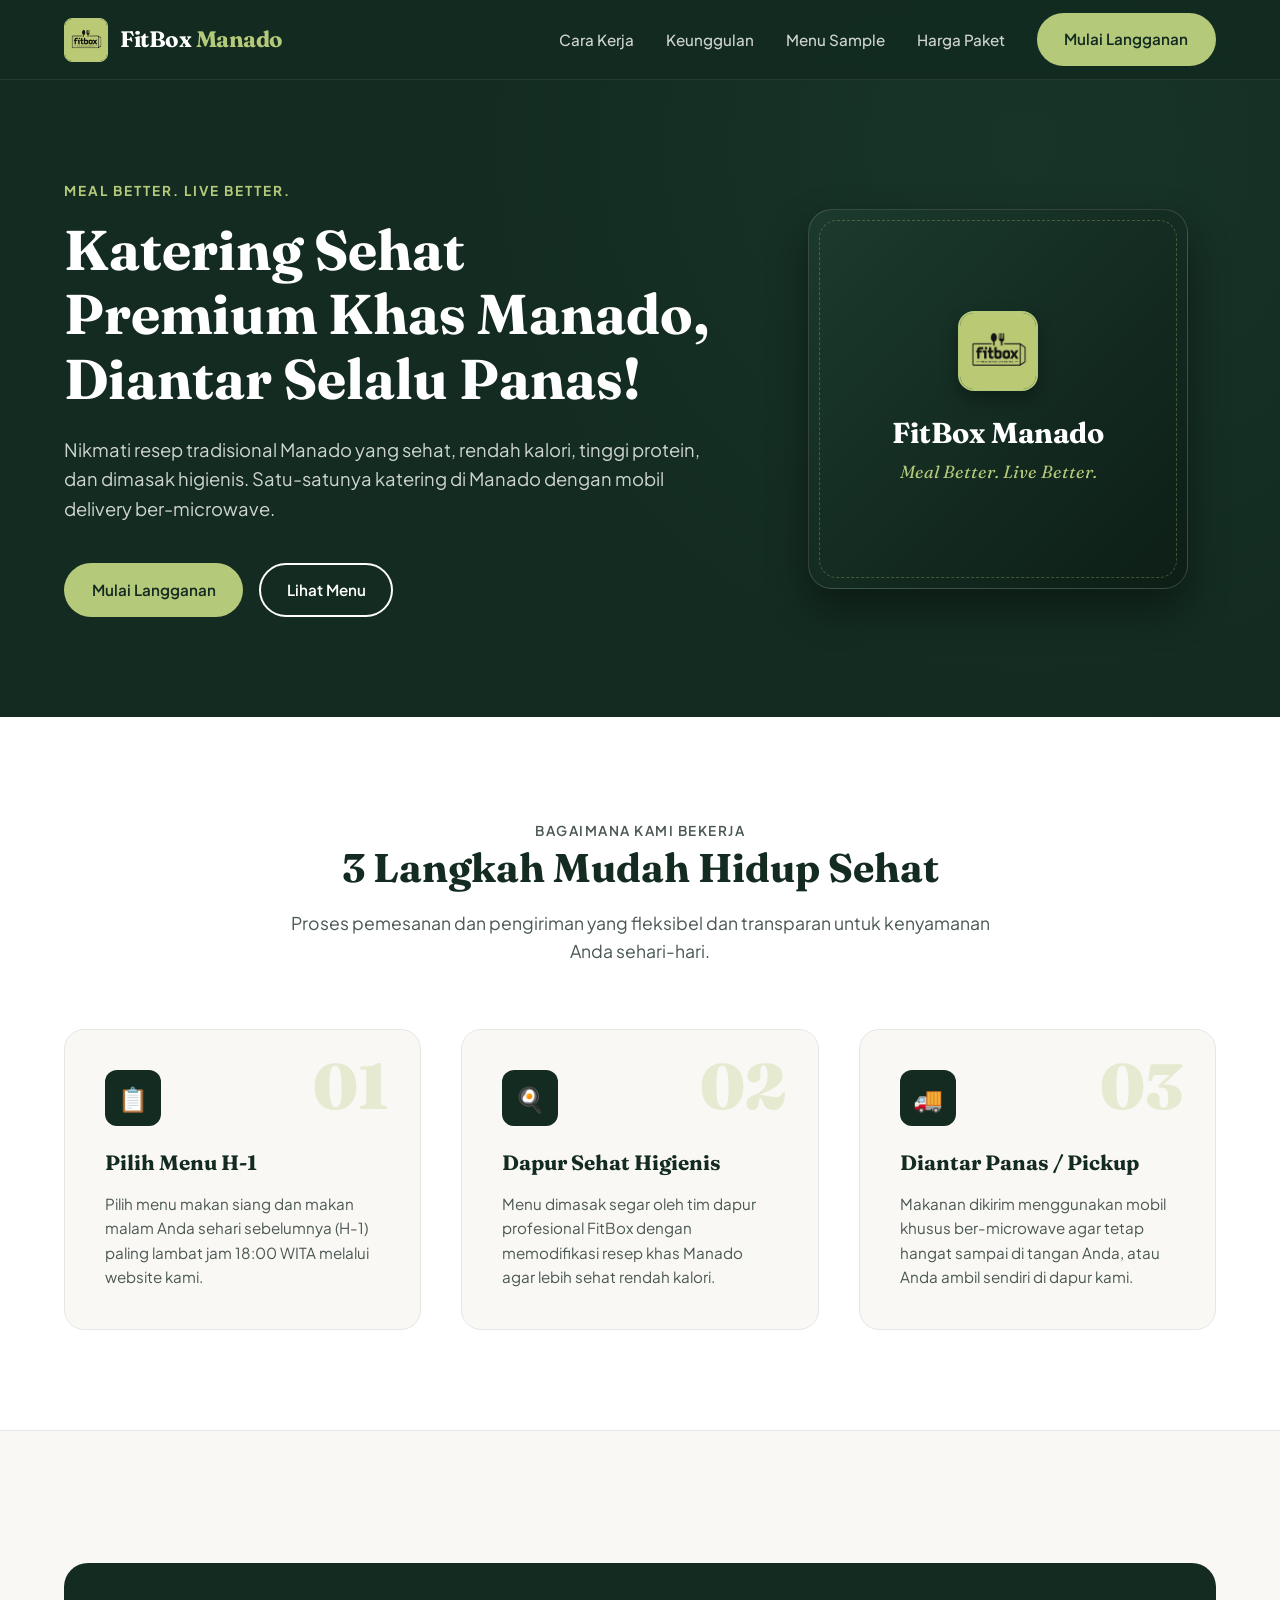
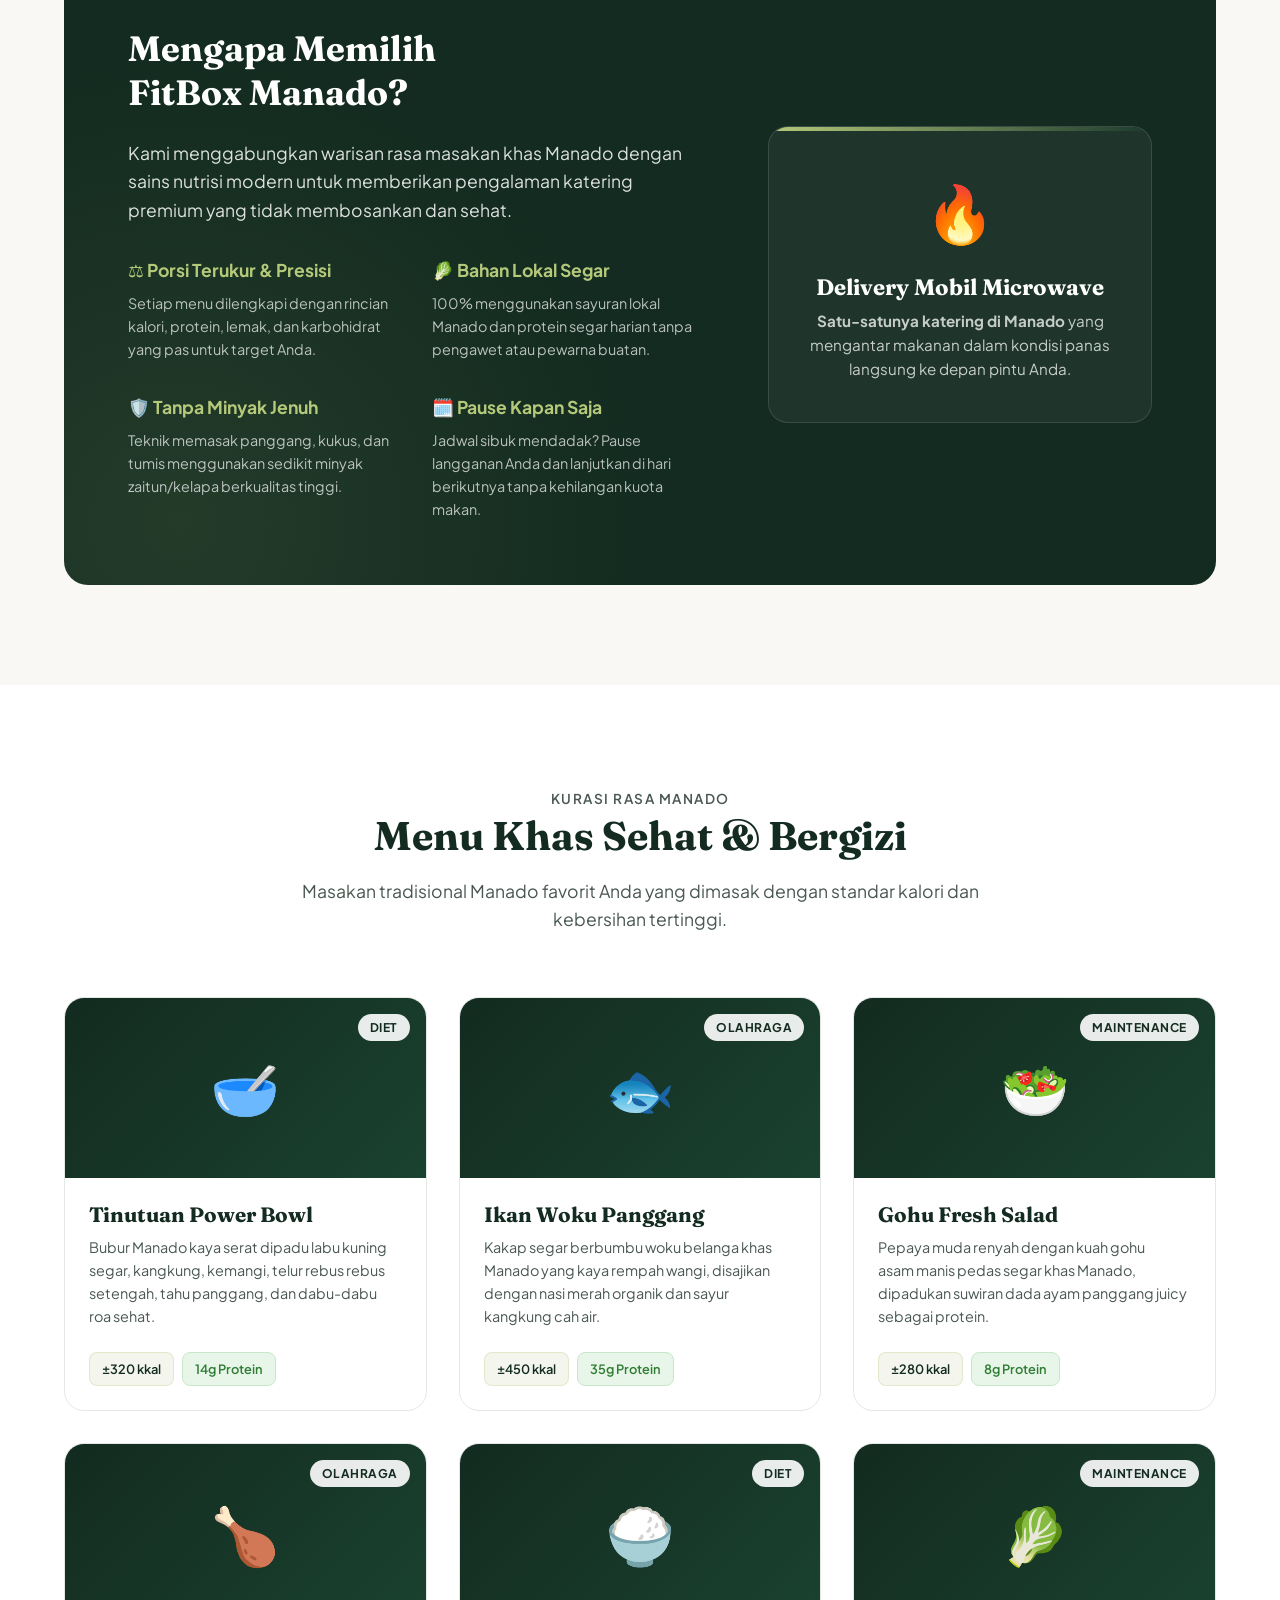
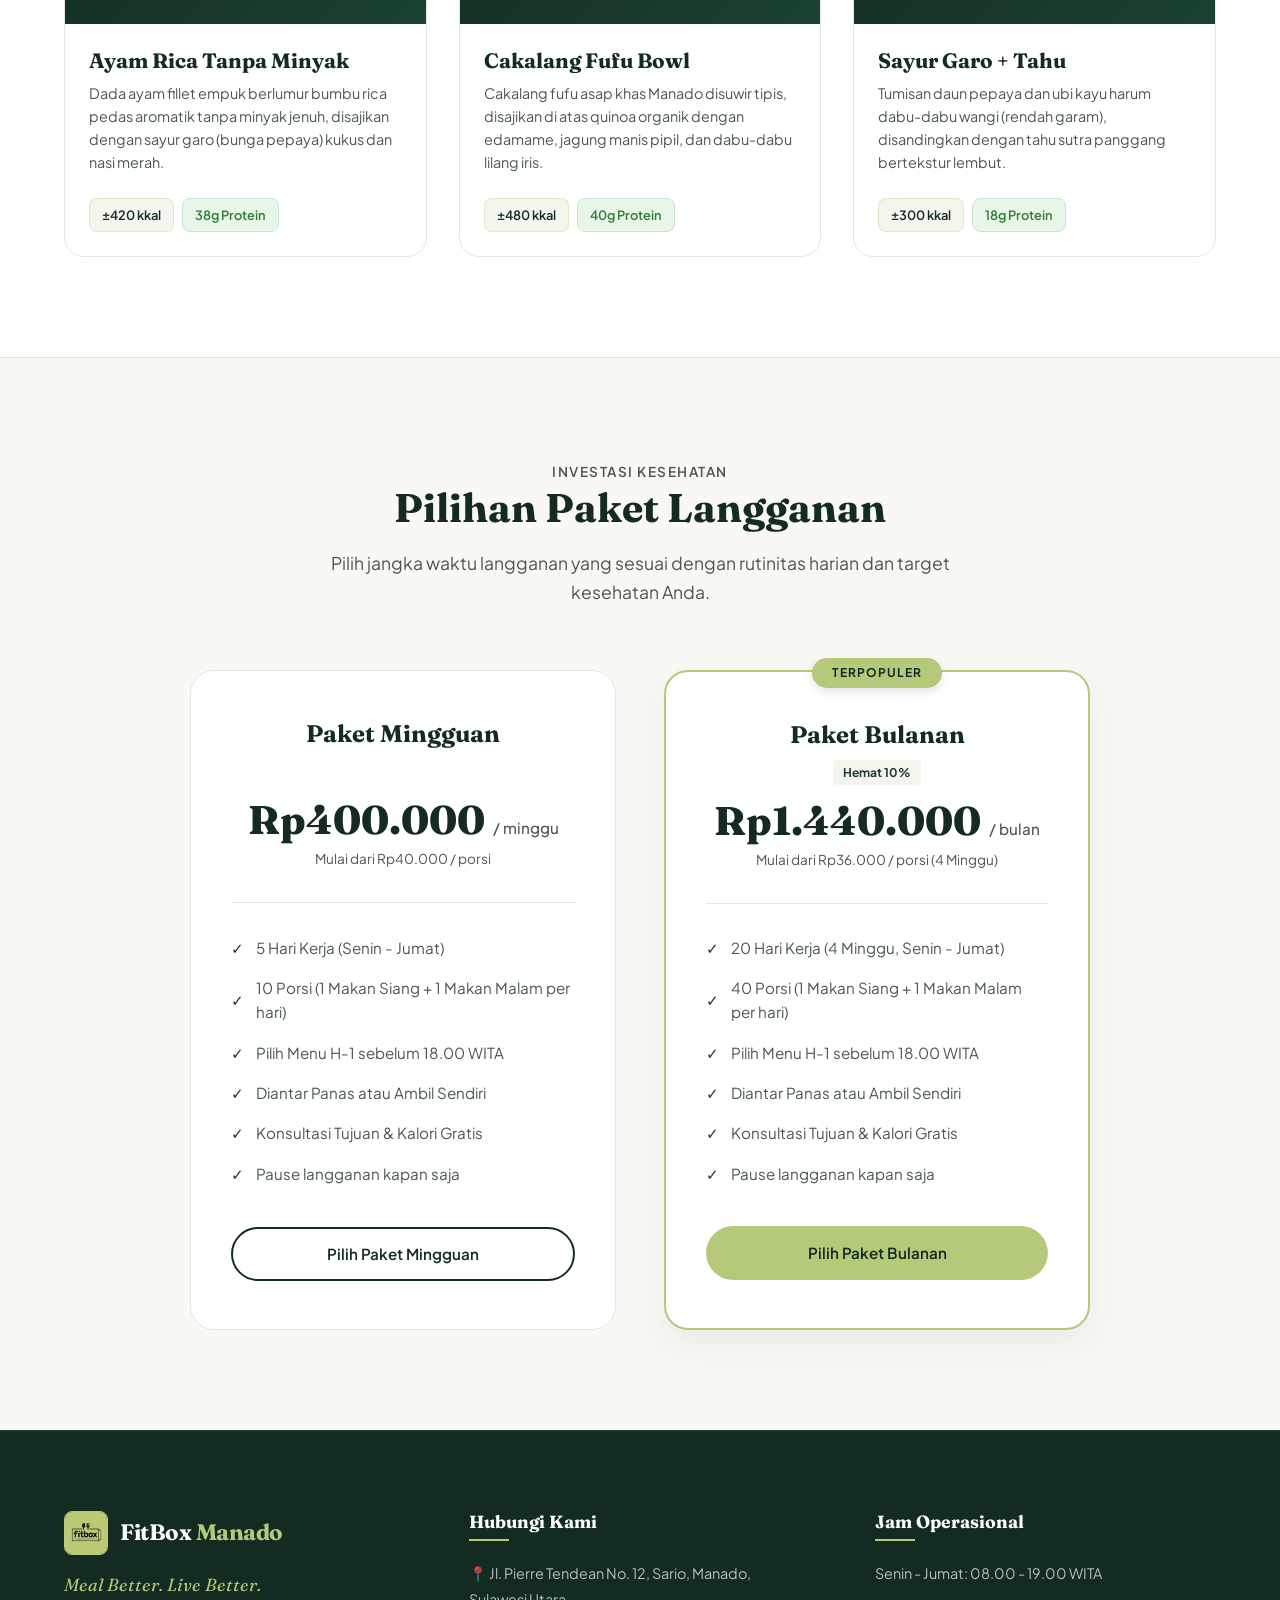
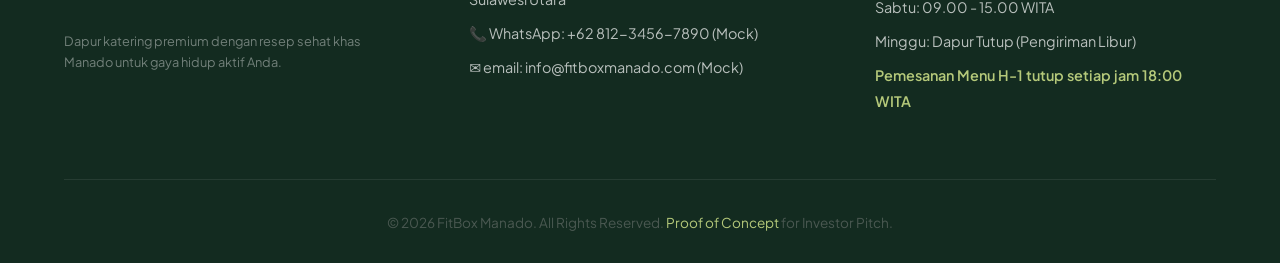
==== index.html @ d944a2f0 "feat: initialize html" ====
<!DOCTYPE html>
<html lang="id">
<head>
  <meta charset="UTF-8">
  <meta name="viewport" content="width=device-width, initial-scale=1.0">
  <title>FitBox Manado — Katering Sehat Premium Khas Manado</title>
  <meta name="description" content="Katering sehat premium pertama di Manado yang diantar panas oleh mobil ber-microwave. Rasa khas Manado yang lezat dengan kalori terukur.">
  <link rel="icon" href="logo.jpeg">
  <link rel="stylesheet" href="styles.css">
</head>
<body>

  <!-- Floating Navbar -->
  <nav class="navbar">
    <div class="container navbar-container">
      <a href="index.html" class="brand">
        <img src="logo.jpeg" alt="FitBox Manado Logo" class="brand-logo">
        <span class="brand-text">FitBox <span>Manado</span></span>
      </a>
      <ul class="nav-links">
        <li><a href="#cara-kerja" class="nav-link">Cara Kerja</a></li>
        <li><a href="#differentiator" class="nav-link">Keunggulan</a></li>
        <li><a href="#menu" class="nav-link">Menu Sample</a></li>
        <li><a href="#harga" class="nav-link">Harga Paket</a></li>
        <li><a href="order.html" class="btn btn-primary">Mulai Langganan</a></li>
      </ul>
      <!-- Mobile CTA -->
      <a href="order.html" class="btn btn-primary mobile-only" style="display: none;">Mulai</a>
    </div>
  </nav>

  <!-- Hero Section -->
  <header class="hero">
    <div class="container hero-grid">
      <div class="hero-content">
        <div class="hero-tagline">Meal Better. Live Better.</div>
        <h1 class="hero-title">Katering Sehat Premium Khas Manado, Diantar Selalu Panas!</h1>
        <p class="hero-description">
          Nikmati resep tradisional Manado yang sehat, rendah kalori, tinggi protein, dan dimasak higienis. Satu-satunya katering di Manado dengan mobil delivery ber-microwave.
        </p>
        <div class="hero-actions">
          <a href="order.html" class="btn btn-primary">Mulai Langganan</a>
          <a href="#menu" class="btn btn-secondary">Lihat Menu</a>
        </div>
      </div>
      <div class="hero-image-container">
        <!-- Premium Visual Presentation of Logo & Motto -->
        <div class="hero-visual-card">
          <img src="logo.jpeg" alt="FitBox Premium Badge" class="hero-badge-logo">
          <h3>FitBox Manado</h3>
          <p>Meal Better. Live Better.</p>
        </div>
      </div>
    </div>
  </header>

  <!-- Cara Kerja Section -->
  <section id="cara-kerja" class="section section-bg-white">
    <div class="container">
      <div class="section-header">
        <span class="section-subtitle">Bagaimana Kami Bekerja</span>
        <h2 class="section-title">3 Langkah Mudah Hidup Sehat</h2>
        <p class="section-description">Proses pemesanan dan pengiriman yang fleksibel dan transparan untuk kenyamanan Anda sehari-hari.</p>
      </div>

      <div class="cara-kerja-grid">
        <!-- Step 1 -->
        <div class="step-card">
          <span class="step-number">01</span>
          <div class="step-icon">📋</div>
          <h3 class="step-title">Pilih Menu H-1</h3>
          <p class="step-desc">Pilih menu makan siang dan makan malam Anda sehari sebelumnya (H-1) paling lambat jam 18:00 WITA melalui website kami.</p>
        </div>

        <!-- Step 2 -->
        <div class="step-card">
          <span class="step-number">02</span>
          <div class="step-icon">🍳</div>
          <h3 class="step-title">Dapur Sehat Higienis</h3>
          <p class="step-desc">Menu dimasak segar oleh tim dapur profesional FitBox dengan memodifikasi resep khas Manado agar lebih sehat rendah kalori.</p>
        </div>

        <!-- Step 3 -->
        <div class="step-card">
          <span class="step-number">03</span>
          <div class="step-icon">🚚</div>
          <h3 class="step-title">Diantar Panas / Pickup</h3>
          <p class="step-desc">Makanan dikirim menggunakan mobil khusus ber-microwave agar tetap hangat sampai di tangan Anda, atau Anda ambil sendiri di dapur kami.</p>
        </div>
      </div>
    </div>
  </section>

  <!-- Keunggulan Section (Differentiator) -->
  <section id="differentiator" class="section">
    <div class="container">
      <div class="differentiator">
        <div class="diff-grid">
          <div class="diff-content">
            <h3>Mengapa Memilih FitBox Manado?</h3>
            <p class="diff-text">
              Kami menggabungkan warisan rasa masakan khas Manado dengan sains nutrisi modern untuk memberikan pengalaman katering premium yang tidak membosankan dan sehat.
            </p>
            <div class="diff-badge-container">
              <div class="diff-badge-item">
                <span class="diff-badge-title">⚖️ Porsi Terukur & Presisi</span>
                <span class="diff-badge-desc">Setiap menu dilengkapi dengan rincian kalori, protein, lemak, dan karbohidrat yang pas untuk target Anda.</span>
              </div>
              <div class="diff-badge-item">
                <span class="diff-badge-title">🥬 Bahan Lokal Segar</span>
                <span class="diff-badge-desc">100% menggunakan sayuran lokal Manado dan protein segar harian tanpa pengawet atau pewarna buatan.</span>
              </div>
              <div class="diff-badge-item">
                <span class="diff-badge-title">🛡️ Tanpa Minyak Jenuh</span>
                <span class="diff-badge-desc">Teknik memasak panggang, kukus, dan tumis menggunakan sedikit minyak zaitun/kelapa berkualitas tinggi.</span>
              </div>
              <div class="diff-badge-item">
                <span class="diff-badge-title">🗓️ Pause Kapan Saja</span>
                <span class="diff-badge-desc">Jadwal sibuk mendadak? Pause langganan Anda dan lanjutkan di hari berikutnya tanpa kehilangan kuota makan.</span>
              </div>
            </div>
          </div>
          <div class="microwave-card">
            <span class="microwave-icon">🔥</span>
            <h4>Delivery Mobil Microwave</h4>
            <p><strong>Satu-satunya katering di Manado</strong> yang mengantar makanan dalam kondisi panas langsung ke depan pintu Anda.</p>
          </div>
        </div>
      </div>
    </div>
  </section>

  <!-- Sample Menu Section -->
  <section id="menu" class="section section-bg-white">
    <div class="container">
      <div class="section-header">
        <span class="section-subtitle">Kurasi Rasa Manado</span>
        <h2 class="section-title">Menu Khas Sehat & Bergizi</h2>
        <p class="section-description">Masakan tradisional Manado favorit Anda yang dimasak dengan standar kalori dan kebersihan tertinggi.</p>
      </div>

      <div class="menu-grid">
        <!-- Item 1 -->
        <div class="menu-card">
          <div class="menu-visual-placeholder">
            🥣
            <span class="menu-tag">Diet</span>
          </div>
          <div class="menu-body">
            <div class="menu-info">
              <h3 class="menu-title">Tinutuan Power Bowl</h3>
              <p class="menu-desc">Bubur Manado kaya serat dipadu labu kuning segar, kangkung, kemangi, telur rebus rebus setengah, tahu panggang, dan dabu-dabu roa sehat.</p>
            </div>
            <div class="menu-badges">
              <span class="badge badge-kcal">±320 kkal</span>
              <span class="badge badge-protein">14g Protein</span>
            </div>
          </div>
        </div>

        <!-- Item 2 -->
        <div class="menu-card">
          <div class="menu-visual-placeholder">
            🐟
            <span class="menu-tag">Olahraga</span>
          </div>
          <div class="menu-body">
            <div class="menu-info">
              <h3 class="menu-title">Ikan Woku Panggang</h3>
              <p class="menu-desc">Kakap segar berbumbu woku belanga khas Manado yang kaya rempah wangi, disajikan dengan nasi merah organik dan sayur kangkung cah air.</p>
            </div>
            <div class="menu-badges">
              <span class="badge badge-kcal">±450 kkal</span>
              <span class="badge badge-protein">35g Protein</span>
            </div>
          </div>
        </div>

        <!-- Item 3 -->
        <div class="menu-card">
          <div class="menu-visual-placeholder">
            🥗
            <span class="menu-tag">Maintenance</span>
          </div>
          <div class="menu-body">
            <div class="menu-info">
              <h3 class="menu-title">Gohu Fresh Salad</h3>
              <p class="menu-desc">Pepaya muda renyah dengan kuah gohu asam manis pedas segar khas Manado, dipadukan suwiran dada ayam panggang juicy sebagai protein.</p>
            </div>
            <div class="menu-badges">
              <span class="badge badge-kcal">±280 kkal</span>
              <span class="badge badge-protein">8g Protein</span>
            </div>
          </div>
        </div>

        <!-- Item 4 -->
        <div class="menu-card">
          <div class="menu-visual-placeholder">
            🍗
            <span class="menu-tag">Olahraga</span>
          </div>
          <div class="menu-body">
            <div class="menu-info">
              <h3 class="menu-title">Ayam Rica Tanpa Minyak</h3>
              <p class="menu-desc">Dada ayam fillet empuk berlumur bumbu rica pedas aromatik tanpa minyak jenuh, disajikan dengan sayur garo (bunga pepaya) kukus dan nasi merah.</p>
            </div>
            <div class="menu-badges">
              <span class="badge badge-kcal">±420 kkal</span>
              <span class="badge badge-protein">38g Protein</span>
            </div>
          </div>
        </div>

        <!-- Item 5 -->
        <div class="menu-card">
          <div class="menu-visual-placeholder">
            🍚
            <span class="menu-tag">Diet</span>
          </div>
          <div class="menu-body">
            <div class="menu-info">
              <h3 class="menu-title">Cakalang Fufu Bowl</h3>
              <p class="menu-desc">Cakalang fufu asap khas Manado disuwir tipis, disajikan di atas quinoa organik dengan edamame, jagung manis pipil, dan dabu-dabu lilang iris.</p>
            </div>
            <div class="menu-badges">
              <span class="badge badge-kcal">±480 kkal</span>
              <span class="badge badge-protein">40g Protein</span>
            </div>
          </div>
        </div>

        <!-- Item 6 -->
        <div class="menu-card">
          <div class="menu-visual-placeholder">
            🥬
            <span class="menu-tag">Maintenance</span>
          </div>
          <div class="menu-body">
            <div class="menu-info">
              <h3 class="menu-title">Sayur Garo + Tahu</h3>
              <p class="menu-desc">Tumisan daun pepaya dan ubi kayu harum dabu-dabu wangi (rendah garam), disandingkan dengan tahu sutra panggang bertekstur lembut.</p>
            </div>
            <div class="menu-badges">
              <span class="badge badge-kcal">±300 kkal</span>
              <span class="badge badge-protein">18g Protein</span>
            </div>
          </div>
        </div>
      </div>
    </div>
  </section>

  <!-- Pricing Section -->
  <section id="harga" class="section">
    <div class="container">
      <div class="section-header">
        <span class="section-subtitle">Investasi Kesehatan</span>
        <h2 class="section-title">Pilihan Paket Langganan</h2>
        <p class="section-description">Pilih jangka waktu langganan yang sesuai dengan rutinitas harian dan target kesehatan Anda.</p>
      </div>

      <div class="pricing-grid">
        <!-- Paket Mingguan -->
        <div class="pricing-card">
          <div class="pricing-header">
            <h3 class="pricing-name">Paket Mingguan</h3>
            <span class="pricing-badge-save" style="visibility: hidden;">Placeholder</span>
            <div class="pricing-price">Rp400.000 <span>/ minggu</span></div>
            <p style="margin-top: 0.5rem; font-size: 0.85rem; color: var(--color-text-muted);">Mulai dari Rp40.000 / porsi</p>
          </div>
          <ul class="pricing-features">
            <li>5 Hari Kerja (Senin - Jumat)</li>
            <li>10 Porsi (1 Makan Siang + 1 Makan Malam per hari)</li>
            <li>Pilih Menu H-1 sebelum 18.00 WITA</li>
            <li>Diantar Panas atau Ambil Sendiri</li>
            <li>Konsultasi Tujuan & Kalori Gratis</li>
            <li>Pause langganan kapan saja</li>
          </ul>
          <a href="order.html?plan=mingguan" class="btn btn-outline" style="width: 100%;">Pilih Paket Mingguan</a>
        </div>

        <!-- Paket Bulanan -->
        <div class="pricing-card popular">
          <span class="popular-badge">Terpopuler</span>
          <div class="pricing-header">
            <h3 class="pricing-name">Paket Bulanan</h3>
            <span class="pricing-badge-save">Hemat 10%</span>
            <div class="pricing-price">Rp1.440.000 <span>/ bulan</span></div>
            <p style="margin-top: 0.5rem; font-size: 0.85rem; color: var(--color-text-muted);">Mulai dari Rp36.000 / porsi (4 Minggu)</p>
          </div>
          <ul class="pricing-features">
            <li>20 Hari Kerja (4 Minggu, Senin - Jumat)</li>
            <li>40 Porsi (1 Makan Siang + 1 Makan Malam per hari)</li>
            <li>Pilih Menu H-1 sebelum 18.00 WITA</li>
            <li>Diantar Panas atau Ambil Sendiri</li>
            <li>Konsultasi Tujuan & Kalori Gratis</li>
            <li>Pause langganan kapan saja</li>
          </ul>
          <a href="order.html?plan=bulanan" class="btn btn-primary" style="width: 100%;">Pilih Paket Bulanan</a>
        </div>
      </div>
    </div>
  </section>

  <!-- Footer -->
  <footer class="footer">
    <div class="container">
      <div class="footer-grid">
        <div class="footer-brand">
          <div class="brand">
            <img src="logo.jpeg" alt="FitBox Manado Logo" class="brand-logo">
            <span class="brand-text">FitBox <span>Manado</span></span>
          </div>
          <p class="footer-tagline">Meal Better. Live Better.</p>
          <p style="font-size: 0.8rem; color: rgba(255,255,255,0.4); margin-top: 1rem;">
            Dapur katering premium dengan resep sehat khas Manado untuk gaya hidup aktif Anda.
          </p>
        </div>

        <div>
          <h4 class="footer-info-title">Hubungi Kami</h4>
          <div class="footer-info-text">
            <span>📍 Jl. Pierre Tendean No. 12, Sario, Manado, Sulawesi Utara</span>
            <span>📞 WhatsApp: +62 812-3456-7890 (Mock)</span>
            <span>✉️ email: info@fitboxmanado.com (Mock)</span>
          </div>
        </div>

        <div>
          <h4 class="footer-info-title">Jam Operasional</h4>
          <div class="footer-info-text">
            <span>Senin - Jumat: 08.00 - 19.00 WITA</span>
            <span>Sabtu: 09.00 - 15.00 WITA</span>
            <span>Minggu: Dapur Tutup (Pengiriman Libur)</span>
            <span style="color: var(--color-accent); font-weight: 600;">Pemesanan Menu H-1 tutup setiap jam 18:00 WITA</span>
          </div>
        </div>
      </div>

      <div class="footer-bottom">
        <p>&copy; 2026 FitBox Manado. All Rights Reserved. <span>Proof of Concept</span> for Investor Pitch.</p>
      </div>
    </div>
  </footer>

  <script>
    // Responsive Navbar Mobile Adjustments
    const navCta = document.querySelector('.navbar .btn');
    const mobileCta = document.querySelector('.navbar .mobile-only');
    if(window.innerWidth <= 768) {
      if(navCta) navCta.style.display = 'none';
      if(mobileCta) mobileCta.style.display = 'inline-flex';
    }
  </script>
</body>
</html>
---- styles.css ----
@import url('https://fonts.googleapis.com/css2?family=Fraunces:ital,opsz,wght@0,9..144,300..900;1,9..144,300..900&family=Plus+Jakarta+Sans:ital,wght@0,300..800;1,300..800&display=swap');

:root {
  /* Premium Palette */
  --color-primary-dark: #132B20;    /* Deep Forest Green */
  --color-primary-medium: #1B3A2D;  /* Forest Green */
  --color-accent: #B5C97A;          /* Brand Lime Green */
  --color-accent-hover: #A3B769;    /* Slightly Darker Lime Green */
  --color-bg-cream: #FAF8F5;        /* Neutral Warm Cream */
  --color-bg-white: #FFFFFF;        /* Crisp White */
  --color-border: #E3E8E5;          /* Soft Greenish Border */
  --color-text-dark: #151A18;       /* Charcoal Black */
  --color-text-muted: #4A5851;      /* Muted Green-Grey */
  --color-text-white: #FFFFFF;      /* Pure White */
  --color-accent-light: #F4F6EE;    /* Soft Tinted Lime */
  
  /* Fonts */
  --font-serif: 'Fraunces', Georgia, serif;
  --font-sans: 'Plus Jakarta Sans', system-ui, sans-serif;
  
  /* Transitions */
  --transition-smooth: all 0.3s cubic-bezier(0.25, 0.8, 0.25, 1);
  --transition-fast: all 0.15s ease-out;
}

/* Reset & Base Styles */
*, *::before, *::after {
  box-sizing: border-box;
  margin: 0;
  padding: 0;
}

html {
  scroll-behavior: smooth;
  font-size: 16px;
  -webkit-font-smoothing: antialiased;
}

body {
  font-family: var(--font-sans);
  background-color: var(--color-bg-cream);
  color: var(--color-text-dark);
  line-height: 1.6;
  accent-color: var(--color-accent);
}

h1, h2, h3, h4, h5, h6 {
  font-family: var(--font-serif);
  font-weight: 700;
  line-height: 1.25;
  color: var(--color-primary-dark);
  text-wrap: balance;
}

p {
  color: var(--color-text-muted);
  text-wrap: pretty;
}

a {
  color: inherit;
  text-decoration: none;
}

/* Buttons */
.btn {
  display: inline-flex;
  align-items: center;
  justify-content: center;
  font-family: var(--font-sans);
  font-weight: 600;
  padding: 0.8rem 1.6rem;
  border-radius: 9999px;
  border: 2px solid transparent;
  cursor: pointer;
  transition: var(--transition-smooth);
  font-size: 0.95rem;
}

.btn-primary {
  background-color: var(--color-accent);
  color: var(--color-primary-dark);
}

.btn-primary:hover {
  background-color: var(--color-accent-hover);
  transform: translateY(-2px);
  box-shadow: 0 4px 12px rgba(181, 201, 122, 0.3);
}

.btn-secondary {
  background-color: transparent;
  color: var(--color-text-white);
  border-color: var(--color-text-white);
}

.btn-secondary:hover {
  background-color: rgba(255, 255, 255, 0.1);
  transform: translateY(-2px);
}

.btn-outline {
  background-color: transparent;
  color: var(--color-primary-dark);
  border-color: var(--color-primary-dark);
}

.btn-outline:hover {
  background-color: var(--color-primary-dark);
  color: var(--color-text-white);
  transform: translateY(-2px);
}

.btn-dark {
  background-color: var(--color-primary-dark);
  color: var(--color-text-white);
}

.btn-dark:hover {
  background-color: #0d1f17;
  transform: translateY(-2px);
}

.btn:disabled {
  background-color: #d1d5db;
  color: #9ca3af;
  border-color: transparent;
  cursor: not-allowed;
  transform: none !important;
  box-shadow: none !important;
}

/* Utility Containers */
.container {
  width: 100%;
  max-width: 1200px;
  margin: 0 auto;
  padding: 0 1.5rem;
}

/* Navbar */
.navbar {
  position: fixed;
  top: 0;
  left: 0;
  right: 0;
  height: 80px;
  background-color: rgba(19, 43, 32, 0.92);
  backdrop-filter: blur(12px);
  -webkit-backdrop-filter: blur(12px);
  z-index: 1000;
  border-bottom: 1px solid rgba(255, 255, 255, 0.08);
  transition: var(--transition-smooth);
}

.navbar-container {
  display: flex;
  align-items: center;
  justify-content: space-between;
  height: 100%;
}

.brand {
  display: flex;
  align-items: center;
  gap: 0.75rem;
  color: var(--color-text-white);
}

.brand-logo {
  height: 44px;
  width: 44px;
  border-radius: 8px;
  object-fit: cover;
  border: 1px solid var(--color-accent);
}

.brand-text {
  font-family: var(--font-serif);
  font-size: 1.4rem;
  font-weight: 700;
  letter-spacing: -0.5px;
}

.brand-text span {
  color: var(--color-accent);
}

.nav-links {
  display: flex;
  align-items: center;
  gap: 2rem;
  list-style: none;
}

.nav-link {
  color: rgba(255, 255, 255, 0.8);
  font-weight: 500;
  font-size: 0.95rem;
  transition: var(--transition-fast);
}

.nav-link:hover {
  color: var(--color-accent);
}

/* Hero Section */
.hero {
  background-color: var(--color-primary-dark);
  background-image: radial-gradient(circle at 80% 20%, rgba(27, 58, 45, 0.6) 0%, transparent 50%);
  color: var(--color-text-white);
  padding: 180px 0 100px 0;
  position: relative;
  overflow: hidden;
}

.hero-grid {
  display: grid;
  grid-template-columns: 1.2fr 0.8fr;
  gap: 4rem;
  align-items: center;
}

.hero-content {
  max-width: 650px;
}

.hero-tagline {
  color: var(--color-accent);
  font-weight: 700;
  text-transform: uppercase;
  letter-spacing: 2px;
  font-size: 0.85rem;
  margin-bottom: 1rem;
}

.hero-title {
  font-size: 3.5rem;
  line-height: 1.15;
  color: var(--color-text-white);
  margin-bottom: 1.5rem;
}

.hero-description {
  font-size: 1.15rem;
  color: rgba(255, 255, 255, 0.8);
  margin-bottom: 2.5rem;
}

.hero-actions {
  display: flex;
  gap: 1rem;
  flex-wrap: wrap;
}

.hero-image-container {
  display: flex;
  justify-content: center;
  position: relative;
}

.hero-visual-card {
  width: 100%;
  max-width: 380px;
  aspect-ratio: 1;
  background: linear-gradient(135deg, var(--color-primary-medium) 0%, #0d1e16 100%);
  border-radius: 24px;
  border: 1px solid rgba(255, 255, 255, 0.15);
  box-shadow: 0 20px 40px rgba(0,0,0,0.4);
  display: flex;
  flex-direction: column;
  justify-content: center;
  align-items: center;
  padding: 2.5rem;
  text-align: center;
  position: relative;
}

.hero-visual-card::before {
  content: "";
  position: absolute;
  inset: 10px;
  border: 1px dashed rgba(181, 201, 122, 0.3);
  border-radius: 18px;
}

.hero-badge-logo {
  width: 80px;
  height: 80px;
  border-radius: 16px;
  margin-bottom: 1.5rem;
  box-shadow: 0 8px 16px rgba(0,0,0,0.3);
  border: 2px solid var(--color-accent);
}

.hero-visual-card h3 {
  color: var(--color-text-white);
  font-size: 1.8rem;
  margin-bottom: 0.5rem;
}

.hero-visual-card p {
  color: var(--color-accent);
  font-family: var(--font-serif);
  font-style: italic;
  font-size: 1.1rem;
}

/* Sections */
.section {
  padding: 100px 0;
}

.section-bg-white {
  background-color: var(--color-bg-white);
  border-bottom: 1px solid var(--color-border);
}

.section-header {
  text-align: center;
  max-width: 700px;
  margin: 0 auto 4rem auto;
}

.section-subtitle {
  color: var(--color-text-muted);
  font-weight: 600;
  text-transform: uppercase;
  letter-spacing: 1.5px;
  font-size: 0.85rem;
  margin-bottom: 0.75rem;
}

.section-title {
  font-size: 2.5rem;
  margin-bottom: 1rem;
}

.section-description {
  font-size: 1.1rem;
  color: var(--color-text-muted);
}

/* Cara Kerja Grid */
.cara-kerja-grid {
  display: grid;
  grid-template-columns: repeat(3, 1fr);
  gap: 2.5rem;
}

.step-card {
  background-color: var(--color-bg-cream);
  padding: 2.5rem;
  border-radius: 20px;
  border: 1px solid var(--color-border);
  position: relative;
  transition: var(--transition-smooth);
}

.step-card:hover {
  transform: translateY(-5px);
  box-shadow: 0 12px 24px rgba(0, 0, 0, 0.04);
  border-color: var(--color-accent);
}

.step-number {
  font-family: var(--font-serif);
  font-size: 4rem;
  font-weight: 900;
  line-height: 1;
  color: rgba(181, 201, 122, 0.3);
  position: absolute;
  top: 1.5rem;
  right: 2rem;
}

.step-icon {
  width: 56px;
  height: 56px;
  border-radius: 12px;
  background-color: var(--color-primary-dark);
  color: var(--color-accent);
  display: flex;
  align-items: center;
  justify-content: center;
  font-size: 1.5rem;
  margin-bottom: 1.5rem;
}

.step-title {
  font-size: 1.3rem;
  margin-bottom: 1rem;
}

.step-desc {
  font-size: 0.95rem;
  color: var(--color-text-muted);
}

/* Keunggulan (Differentiator) */
.differentiator {
  background-color: var(--color-primary-dark);
  color: var(--color-text-white);
  border-radius: 24px;
  padding: 4rem;
  margin-top: 2rem;
  background-image: radial-gradient(circle at 10% 90%, rgba(181, 201, 122, 0.1) 0%, transparent 40%);
}

.diff-grid {
  display: grid;
  grid-template-columns: 1.2fr 0.8fr;
  gap: 4rem;
  align-items: center;
}

.diff-content h3 {
  color: var(--color-text-white);
  font-size: 2.2rem;
  margin-bottom: 1.5rem;
}

.diff-text {
  color: rgba(255, 255, 255, 0.85);
  font-size: 1.1rem;
  margin-bottom: 2rem;
}

.diff-badge-container {
  display: grid;
  grid-template-columns: repeat(2, 1fr);
  gap: 2rem;
}

.diff-badge-item {
  display: flex;
  flex-direction: column;
  gap: 0.5rem;
}

.diff-badge-title {
  font-weight: 700;
  color: var(--color-accent);
  font-size: 1.1rem;
}

.diff-badge-desc {
  font-size: 0.9rem;
  color: rgba(255, 255, 255, 0.7);
}

/* Microwave Delivery Mock Card */
.microwave-card {
  background-color: rgba(255, 255, 255, 0.05);
  border: 1px solid rgba(255, 255, 255, 0.12);
  border-radius: 20px;
  padding: 2.5rem;
  text-align: center;
  position: relative;
  overflow: hidden;
}

.microwave-card::after {
  content: "";
  position: absolute;
  top: 0;
  left: 0;
  right: 0;
  height: 4px;
  background: linear-gradient(90deg, var(--color-accent), var(--color-primary-medium));
}

.microwave-icon {
  font-size: 3.5rem;
  margin-bottom: 1rem;
  display: inline-block;
  animation: pulse-glow 2.5s infinite ease-in-out;
}

.microwave-card h4 {
  color: var(--color-text-white);
  font-size: 1.4rem;
  margin-bottom: 0.5rem;
}

.microwave-card p {
  color: rgba(255, 255, 255, 0.75);
  font-size: 0.95rem;
}

@keyframes pulse-glow {
  0% { transform: scale(1); opacity: 0.9; }
  50% { transform: scale(1.08); opacity: 1; filter: drop-shadow(0 0 8px rgba(181, 201, 122, 0.4)); }
  100% { transform: scale(1); opacity: 0.9; }
}

/* Sample Menu Section */
.menu-grid {
  display: grid;
  grid-template-columns: repeat(3, 1fr);
  gap: 2rem;
}

.menu-card {
  background-color: var(--color-bg-white);
  border: 1px solid var(--color-border);
  border-radius: 20px;
  overflow: hidden;
  transition: var(--transition-smooth);
  display: flex;
  flex-direction: column;
}

.menu-card:hover {
  transform: translateY(-5px);
  box-shadow: 0 12px 24px rgba(0, 0, 0, 0.05);
  border-color: var(--color-accent);
}

.menu-visual-placeholder {
  height: 180px;
  background: linear-gradient(135deg, var(--color-primary-dark) 0%, #1a4230 100%);
  display: flex;
  align-items: center;
  justify-content: center;
  font-size: 3.5rem;
  color: var(--color-accent);
  position: relative;
}

.menu-tag {
  position: absolute;
  top: 1rem;
  right: 1rem;
  background-color: rgba(255, 255, 255, 0.9);
  color: var(--color-primary-dark);
  padding: 0.25rem 0.75rem;
  border-radius: 9999px;
  font-size: 0.75rem;
  font-weight: 700;
  text-transform: uppercase;
  letter-spacing: 0.5px;
}

.menu-body {
  padding: 1.5rem;
  flex-grow: 1;
  display: flex;
  flex-direction: column;
  justify-content: space-between;
}

.menu-info {
  margin-bottom: 1.5rem;
}

.menu-title {
  font-size: 1.3rem;
  margin-bottom: 0.5rem;
  color: var(--color-primary-dark);
}

.menu-desc {
  font-size: 0.9rem;
  color: var(--color-text-muted);
}

.menu-badges {
  display: flex;
  gap: 0.5rem;
  flex-wrap: wrap;
}

.badge {
  display: inline-flex;
  align-items: center;
  padding: 0.35rem 0.75rem;
  border-radius: 8px;
  font-size: 0.8rem;
  font-weight: 600;
}

.badge-kcal {
  background-color: var(--color-accent-light);
  color: var(--color-primary-dark);
  border: 1px solid rgba(181, 201, 122, 0.3);
}

.badge-protein {
  background-color: #e8f5e9;
  color: #2e7d32;
  border: 1px solid #c8e6c9;
}

/* Pricing Section */
.pricing-grid {
  display: grid;
  grid-template-columns: repeat(2, 1fr);
  gap: 3rem;
  max-width: 900px;
  margin: 0 auto;
}

.pricing-card {
  background-color: var(--color-bg-white);
  border: 1px solid var(--color-border);
  border-radius: 24px;
  padding: 3rem 2.5rem;
  position: relative;
  display: flex;
  flex-direction: column;
  justify-content: space-between;
  transition: var(--transition-smooth);
}

.pricing-card:hover {
  transform: translateY(-5px);
  box-shadow: 0 15px 30px rgba(0, 0, 0, 0.05);
}

.pricing-card.popular {
  border: 2px solid var(--color-accent);
  box-shadow: 0 15px 35px rgba(27, 58, 45, 0.08);
}

.popular-badge {
  position: absolute;
  top: -14px;
  left: 50%;
  transform: translateX(-50%);
  background-color: var(--color-accent);
  color: var(--color-primary-dark);
  font-size: 0.75rem;
  font-weight: 700;
  text-transform: uppercase;
  padding: 0.35rem 1.25rem;
  border-radius: 9999px;
  letter-spacing: 1px;
  box-shadow: 0 4px 8px rgba(0, 0, 0, 0.1);
}

.pricing-header {
  text-align: center;
  margin-bottom: 2rem;
  border-bottom: 1px solid var(--color-border);
  padding-bottom: 2rem;
}

.pricing-name {
  font-size: 1.5rem;
  font-weight: 700;
  color: var(--color-primary-dark);
  margin-bottom: 0.5rem;
}

.pricing-badge-save {
  display: inline-block;
  background-color: var(--color-accent-light);
  color: var(--color-primary-medium);
  font-size: 0.75rem;
  font-weight: 700;
  padding: 0.2rem 0.6rem;
  border-radius: 4px;
  margin-bottom: 1rem;
}

.pricing-price {
  font-family: var(--font-serif);
  font-size: 2.5rem;
  font-weight: 800;
  color: var(--color-primary-dark);
  line-height: 1;
}

.pricing-price span {
  font-family: var(--font-sans);
  font-size: 0.95rem;
  font-weight: 500;
  color: var(--color-text-muted);
}

.pricing-features {
  list-style: none;
  display: flex;
  flex-direction: column;
  gap: 1rem;
  margin-bottom: 2.5rem;
}

.pricing-features li {
  display: flex;
  align-items: center;
  gap: 0.75rem;
  font-size: 0.95rem;
  color: var(--color-text-muted);
}

.pricing-features li::before {
  content: "✓";
  color: var(--color-primary-medium);
  font-weight: bold;
}

/* Footer */
.footer {
  background-color: var(--color-primary-dark);
  color: var(--color-text-white);
  padding: 80px 0 30px 0;
  border-top: 1px solid rgba(255, 255, 255, 0.08);
}

.footer-grid {
  display: grid;
  grid-template-columns: 1fr 1fr 1fr;
  gap: 4rem;
  margin-bottom: 4rem;
}

.footer-brand {
  display: flex;
  flex-direction: column;
  gap: 1rem;
}

.footer-brand .brand-logo {
  align-self: flex-start;
}

.footer-tagline {
  font-family: var(--font-serif);
  font-style: italic;
  font-size: 1.1rem;
  color: var(--color-accent);
}

.footer-info-title {
  font-size: 1.1rem;
  color: var(--color-text-white);
  margin-bottom: 1.25rem;
  position: relative;
  padding-bottom: 0.5rem;
}

.footer-info-title::after {
  content: "";
  position: absolute;
  bottom: 0;
  left: 0;
  width: 40px;
  height: 2px;
  background-color: var(--color-accent);
}

.footer-info-text {
  font-size: 0.9rem;
  color: rgba(255, 255, 255, 0.7);
  line-height: 1.8;
  display: flex;
  flex-direction: column;
  gap: 0.5rem;
}

.footer-bottom {
  border-top: 1px solid rgba(255, 255, 255, 0.08);
  padding-top: 2rem;
  text-align: center;
  font-size: 0.85rem;
  color: rgba(255, 255, 255, 0.5);
}

.footer-bottom p span {
  color: var(--color-accent);
}

/* ========================================== */
/* ORDER WIZARD CSS                           */
/* ========================================== */

.wizard-page {
  padding-top: 140px;
  padding-bottom: 80px;
  min-height: 100vh;
  display: flex;
  flex-direction: column;
  justify-content: space-between;
}

.wizard-card {
  background-color: var(--color-bg-white);
  border: 1px solid var(--color-border);
  border-radius: 24px;
  padding: 3rem 2.5rem;
  box-shadow: 0 10px 30px rgba(0, 0, 0, 0.02);
  margin-bottom: 2rem;
}

/* Progress Tracker */
.progress-tracker {
  display: flex;
  justify-content: space-between;
  align-items: center;
  position: relative;
  margin-bottom: 3.5rem;
  max-width: 800px;
  margin-left: auto;
  margin-right: auto;
}

.progress-tracker::before {
  content: "";
  position: absolute;
  top: 20px;
  left: 0;
  right: 0;
  height: 3px;
  background-color: var(--color-border);
  z-index: 1;
}

.progress-bar-fill {
  position: absolute;
  top: 20px;
  left: 0;
  height: 3px;
  background-color: var(--color-primary-medium);
  z-index: 1;
  transition: var(--transition-smooth);
  width: 0%;
}

.progress-step {
  position: relative;
  z-index: 2;
  display: flex;
  flex-direction: column;
  align-items: center;
  gap: 0.5rem;
}

.step-indicator {
  width: 44px;
  height: 44px;
  border-radius: 50%;
  background-color: var(--color-bg-white);
  border: 3px solid var(--color-border);
  display: flex;
  align-items: center;
  justify-content: center;
  font-weight: 700;
  color: var(--color-text-muted);
  transition: var(--transition-smooth);
}

.step-label {
  font-size: 0.75rem;
  font-weight: 700;
  color: var(--color-text-muted);
  text-transform: uppercase;
  letter-spacing: 0.5px;
  white-space: nowrap;
  transition: var(--transition-smooth);
}

.progress-step.active .step-indicator {
  border-color: var(--color-primary-medium);
  background-color: var(--color-primary-medium);
  color: var(--color-text-white);
  box-shadow: 0 0 0 5px rgba(27, 58, 45, 0.15);
}

.progress-step.active .step-label {
  color: var(--color-primary-medium);
}

.progress-step.completed .step-indicator {
  border-color: var(--color-primary-medium);
  background-color: var(--color-accent-light);
  color: var(--color-primary-medium);
}

.progress-step.completed .step-label {
  color: var(--color-primary-medium);
}

/* Wizard Steps Content styling */
.wizard-step-panel {
  display: none;
}

.wizard-step-panel.active {
  display: block;
  animation: fade-in-up 0.4s ease-out;
}

@keyframes fade-in-up {
  from {
    opacity: 0;
    transform: translateY(10px);
  }
  to {
    opacity: 1;
    transform: translateY(0);
  }
}

.wizard-title {
  font-size: 1.8rem;
  margin-bottom: 0.5rem;
  text-align: center;
}

.wizard-subtitle {
  font-size: 0.95rem;
  color: var(--color-text-muted);
  text-align: center;
  margin-bottom: 2.5rem;
}

/* Step 1 & 2 & 4 Card Options */
.options-grid {
  display: grid;
  grid-template-columns: repeat(2, 1fr);
  gap: 1.5rem;
  max-width: 800px;
  margin: 0 auto;
}

.options-grid.cols-3 {
  grid-template-columns: repeat(3, 1fr);
}

.option-card {
  border: 2px solid var(--color-border);
  border-radius: 16px;
  padding: 2rem;
  cursor: pointer;
  transition: var(--transition-smooth);
  position: relative;
  display: flex;
  flex-direction: column;
}

.option-card:hover {
  border-color: var(--color-primary-medium);
  background-color: var(--color-accent-light);
}

.option-card.selected {
  border-color: var(--color-primary-medium);
  background-color: var(--color-accent-light);
  box-shadow: 0 4px 12px rgba(27, 58, 45, 0.05);
}

.option-card-title {
  font-size: 1.25rem;
  font-weight: 700;
  color: var(--color-primary-dark);
  margin-bottom: 0.5rem;
}

.option-card-desc {
  font-size: 0.9rem;
  color: var(--color-text-muted);
}

.option-card-price {
  font-family: var(--font-serif);
  font-size: 1.5rem;
  font-weight: 700;
  color: var(--color-primary-medium);
  margin-top: auto;
  padding-top: 1rem;
}

.option-badge {
  position: absolute;
  top: 1rem;
  right: 1rem;
  background-color: var(--color-accent);
  color: var(--color-primary-dark);
  font-size: 0.7rem;
  font-weight: 700;
  padding: 0.2rem 0.6rem;
  border-radius: 4px;
}

/* Hidden inputs inside options */
.option-card input[type="radio"],
.option-card input[type="checkbox"] {
  position: absolute;
  opacity: 0;
  width: 0;
  height: 0;
}

/* Info Banner */
.info-banner {
  background-color: #fff9db;
  border: 1px solid #ffe066;
  border-radius: 12px;
  padding: 1rem 1.5rem;
  margin-bottom: 2rem;
  display: flex;
  align-items: center;
  gap: 0.75rem;
  font-size: 0.9rem;
  color: #8c7800;
  max-width: 800px;
  margin-left: auto;
  margin-right: auto;
}

.info-banner-icon {
  font-size: 1.25rem;
}

/* Step 3: Meal Selector Grid */
.meal-selector-grid {
  display: grid;
  grid-template-columns: repeat(2, 1fr);
  gap: 2rem;
  max-width: 900px;
  margin: 0 auto;
}

.meal-selector-column {
  display: flex;
  flex-direction: column;
  gap: 1rem;
}

.meal-column-title {
  font-size: 1.2rem;
  font-weight: 700;
  color: var(--color-primary-dark);
  border-bottom: 2px solid var(--color-border);
  padding-bottom: 0.5rem;
  margin-bottom: 0.5rem;
}

.meal-option-item {
  border: 1.5px solid var(--color-border);
  border-radius: 12px;
  padding: 1rem;
  cursor: pointer;
  transition: var(--transition-fast);
  display: flex;
  align-items: center;
  gap: 1rem;
  position: relative;
}

.meal-option-item:hover {
  border-color: var(--color-primary-medium);
  background-color: var(--color-accent-light);
}

.meal-option-item.selected {
  border-color: var(--color-primary-medium);
  background-color: var(--color-accent-light);
}

.meal-option-icon {
  font-size: 2rem;
  width: 50px;
  height: 50px;
  border-radius: 8px;
  background-color: var(--color-primary-dark);
  display: flex;
  align-items: center;
  justify-content: center;
}

.meal-option-details {
  flex-grow: 1;
}

.meal-option-name {
  font-weight: 700;
  font-size: 0.95rem;
  color: var(--color-primary-dark);
  margin-bottom: 0.25rem;
}

.meal-option-meta {
  font-size: 0.8rem;
  color: var(--color-text-muted);
}

.meal-checkbox {
  width: 20px;
  height: 20px;
  border-radius: 50%;
  border: 2px solid var(--color-border);
  display: flex;
  align-items: center;
  justify-content: center;
  transition: var(--transition-fast);
}

.meal-option-item.selected .meal-checkbox {
  border-color: var(--color-primary-medium);
  background-color: var(--color-primary-medium);
}

.meal-option-item.selected .meal-checkbox::after {
  content: "✓";
  color: var(--color-text-white);
  font-size: 0.7rem;
  font-weight: 700;
}

/* Step 4 Addresses */
.address-input-wrapper {
  margin-top: 1.5rem;
  max-width: 600px;
  margin-left: auto;
  margin-right: auto;
  display: none;
  animation: fade-in 0.3s ease-out;
}

.address-input-wrapper.active {
  display: block;
}

.form-group {
  display: flex;
  flex-direction: column;
  gap: 0.5rem;
  margin-bottom: 1.5rem;
}

.form-group label {
  font-weight: 700;
  font-size: 0.9rem;
  color: var(--color-primary-dark);
}

.form-control {
  width: 100%;
  padding: 0.8rem 1rem;
  border: 1px solid var(--color-border);
  border-radius: 8px;
  font-family: var(--font-sans);
  font-size: 0.95rem;
  transition: var(--transition-fast);
}

.form-control:focus {
  outline: none;
  border-color: var(--color-primary-medium);
  box-shadow: 0 0 0 3px rgba(27, 58, 45, 0.08);
}

.pickup-info-box {
  background-color: var(--color-accent-light);
  border: 1px solid rgba(181, 201, 122, 0.3);
  border-radius: 12px;
  padding: 1.5rem;
  max-width: 600px;
  margin: 1.5rem auto 0 auto;
  display: none;
  animation: fade-in 0.3s ease-out;
}

.pickup-info-box.active {
  display: block;
}

.pickup-title {
  font-weight: 700;
  color: var(--color-primary-dark);
  margin-bottom: 0.5rem;
  display: flex;
  align-items: center;
  gap: 0.5rem;
}

.pickup-address {
  font-size: 0.9rem;
  color: var(--color-text-muted);
}

/* Step 5 Form Layout */
.form-wizard-container {
  max-width: 600px;
  margin: 0 auto;
}

.optional-toggle-btn {
  display: flex;
  align-items: center;
  justify-content: center;
  gap: 0.5rem;
  font-size: 0.9rem;
  font-weight: 600;
  color: var(--color-primary-medium);
  background: none;
  border: none;
  cursor: pointer;
  margin: 2rem auto;
}

.optional-toggle-btn:hover {
  text-decoration: underline;
}

.optional-section {
  display: none;
  border-top: 1px dashed var(--color-border);
  padding-top: 2rem;
  animation: slide-down 0.3s ease-out;
}

.optional-section.active {
  display: block;
}

@keyframes slide-down {
  from { opacity: 0; transform: translateY(-5px); }
  to { opacity: 1; transform: translateY(0); }
}

.form-row {
  display: grid;
  grid-template-columns: repeat(2, 1fr);
  gap: 1rem;
}

/* Step 6 Recap / Confirmation Screen */
.recap-container {
  max-width: 650px;
  margin: 0 auto;
  border: 1px solid var(--color-border);
  border-radius: 16px;
  background-color: var(--color-bg-cream);
  overflow: hidden;
}

.recap-header {
  background-color: var(--color-primary-dark);
  color: var(--color-text-white);
  padding: 1.5rem 2rem;
  display: flex;
  align-items: center;
  justify-content: space-between;
}

.recap-header-title {
  font-size: 1.2rem;
  font-weight: 700;
}

.recap-price {
  font-family: var(--font-serif);
  font-size: 1.5rem;
  font-weight: 700;
  color: var(--color-accent);
}

.recap-body {
  padding: 2rem;
  display: flex;
  flex-direction: column;
  gap: 1.5rem;
}

.recap-section {
  border-bottom: 1px solid var(--color-border);
  padding-bottom: 1rem;
}

.recap-section:last-child {
  border-bottom: none;
  padding-bottom: 0;
}

.recap-section-title {
  font-size: 0.8rem;
  font-weight: 700;
  color: var(--color-primary-medium);
  text-transform: uppercase;
  letter-spacing: 0.5px;
  margin-bottom: 0.5rem;
}

.recap-section-value {
  font-size: 1rem;
  font-weight: 600;
  color: var(--color-text-dark);
}

.recap-section-subtext {
  font-size: 0.85rem;
  color: var(--color-text-muted);
  margin-top: 0.25rem;
}

.recap-meals-list {
  list-style: none;
  display: flex;
  flex-direction: column;
  gap: 0.5rem;
  margin-top: 0.5rem;
}

.recap-meal-item {
  display: flex;
  align-items: center;
  gap: 0.5rem;
  font-size: 0.9rem;
}

.recap-meal-tag {
  font-size: 0.7rem;
  font-weight: 700;
  padding: 0.15rem 0.4rem;
  border-radius: 4px;
  background-color: var(--color-primary-dark);
  color: var(--color-text-white);
  text-transform: uppercase;
}

.confirmation-note {
  font-size: 0.85rem;
  color: var(--color-text-muted);
  text-align: center;
  margin-top: 2rem;
  padding: 0 1rem;
}

.confirmation-actions {
  display: flex;
  flex-direction: column;
  align-items: center;
  gap: 1rem;
  margin-top: 2.5rem;
}

.btn-whatsapp {
  background-color: #25d366;
  color: var(--color-text-white);
  width: 100%;
  max-width: 400px;
  gap: 0.5rem;
}

.btn-whatsapp:hover {
  background-color: #20ba5a;
  transform: translateY(-2px);
  box-shadow: 0 4px 12px rgba(37, 211, 102, 0.3);
}

/* Wizard Navigation Bar */
.wizard-nav {
  display: flex;
  justify-content: space-between;
  align-items: center;
  max-width: 800px;
  margin: 0 auto;
  padding-top: 1rem;
  border-top: 1px solid var(--color-border);
}

/* Responsive Breakpoints */
@media (max-width: 992px) {
  h1 { font-size: 2.8rem; }
  .section-title { font-size: 2.2rem; }
  .hero-grid {
    grid-template-columns: 1fr;
    gap: 3rem;
  }
  .hero-content {
    max-width: 100%;
    text-align: center;
  }
  .hero-actions {
    justify-content: center;
  }
  .cara-kerja-grid {
    grid-template-columns: repeat(2, 1fr);
  }
  .menu-grid {
    grid-template-columns: repeat(2, 1fr);
  }
  .diff-grid {
    grid-template-columns: 1fr;
    gap: 3rem;
  }
  .footer-grid {
    grid-template-columns: 1fr 1fr;
    gap: 3rem;
  }
}

@media (max-width: 768px) {
  html { font-size: 15px; }
  .navbar-container { padding: 0 1rem; }
  .nav-links { display: none; }
  
  .hero { padding-top: 140px; }
  .hero-title { font-size: 2.3rem; }
  
  .cara-kerja-grid {
    grid-template-columns: 1fr;
    gap: 1.5rem;
  }
  .menu-grid {
    grid-template-columns: 1fr;
    gap: 1.5rem;
  }
  .pricing-grid {
    grid-template-columns: 1fr;
    gap: 2rem;
  }
  .pricing-card {
    padding: 2.5rem 1.5rem;
  }
  .diff-badge-container {
    grid-template-columns: 1fr;
    gap: 1.5rem;
  }
  
  .footer-grid {
    grid-template-columns: 1fr;
    gap: 2rem;
  }
  
  /* Wizard */
  .options-grid {
    grid-template-columns: 1fr !important;
    gap: 1rem;
  }
  
  .meal-selector-grid {
    grid-template-columns: 1fr;
    gap: 2rem;
  }
  
  .wizard-card {
    padding: 2rem 1rem;
  }
  .progress-step .step-label {
    display: none;
  }
  .progress-tracker::before,
  .progress-bar-fill {
    top: 22px;
  }
  
  .form-row {
    grid-template-columns: 1fr;
    gap: 0;
  }
}
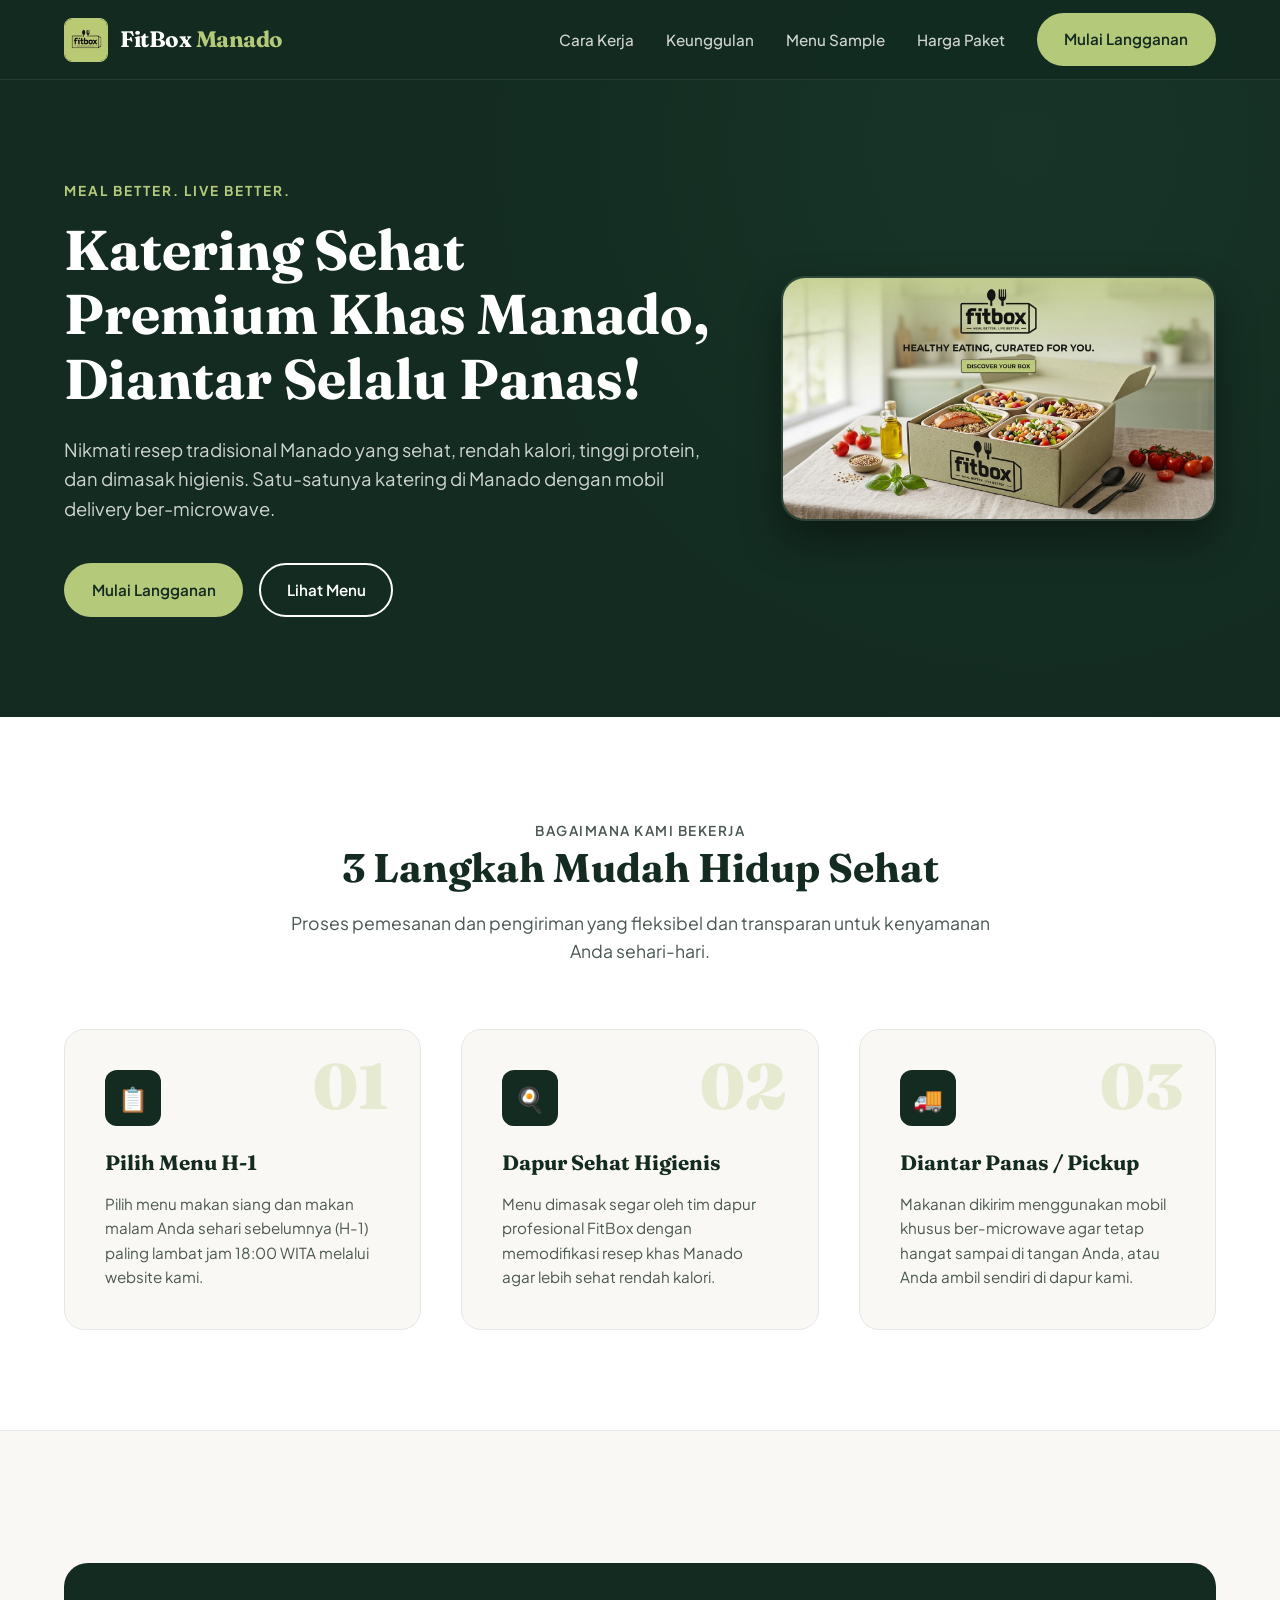
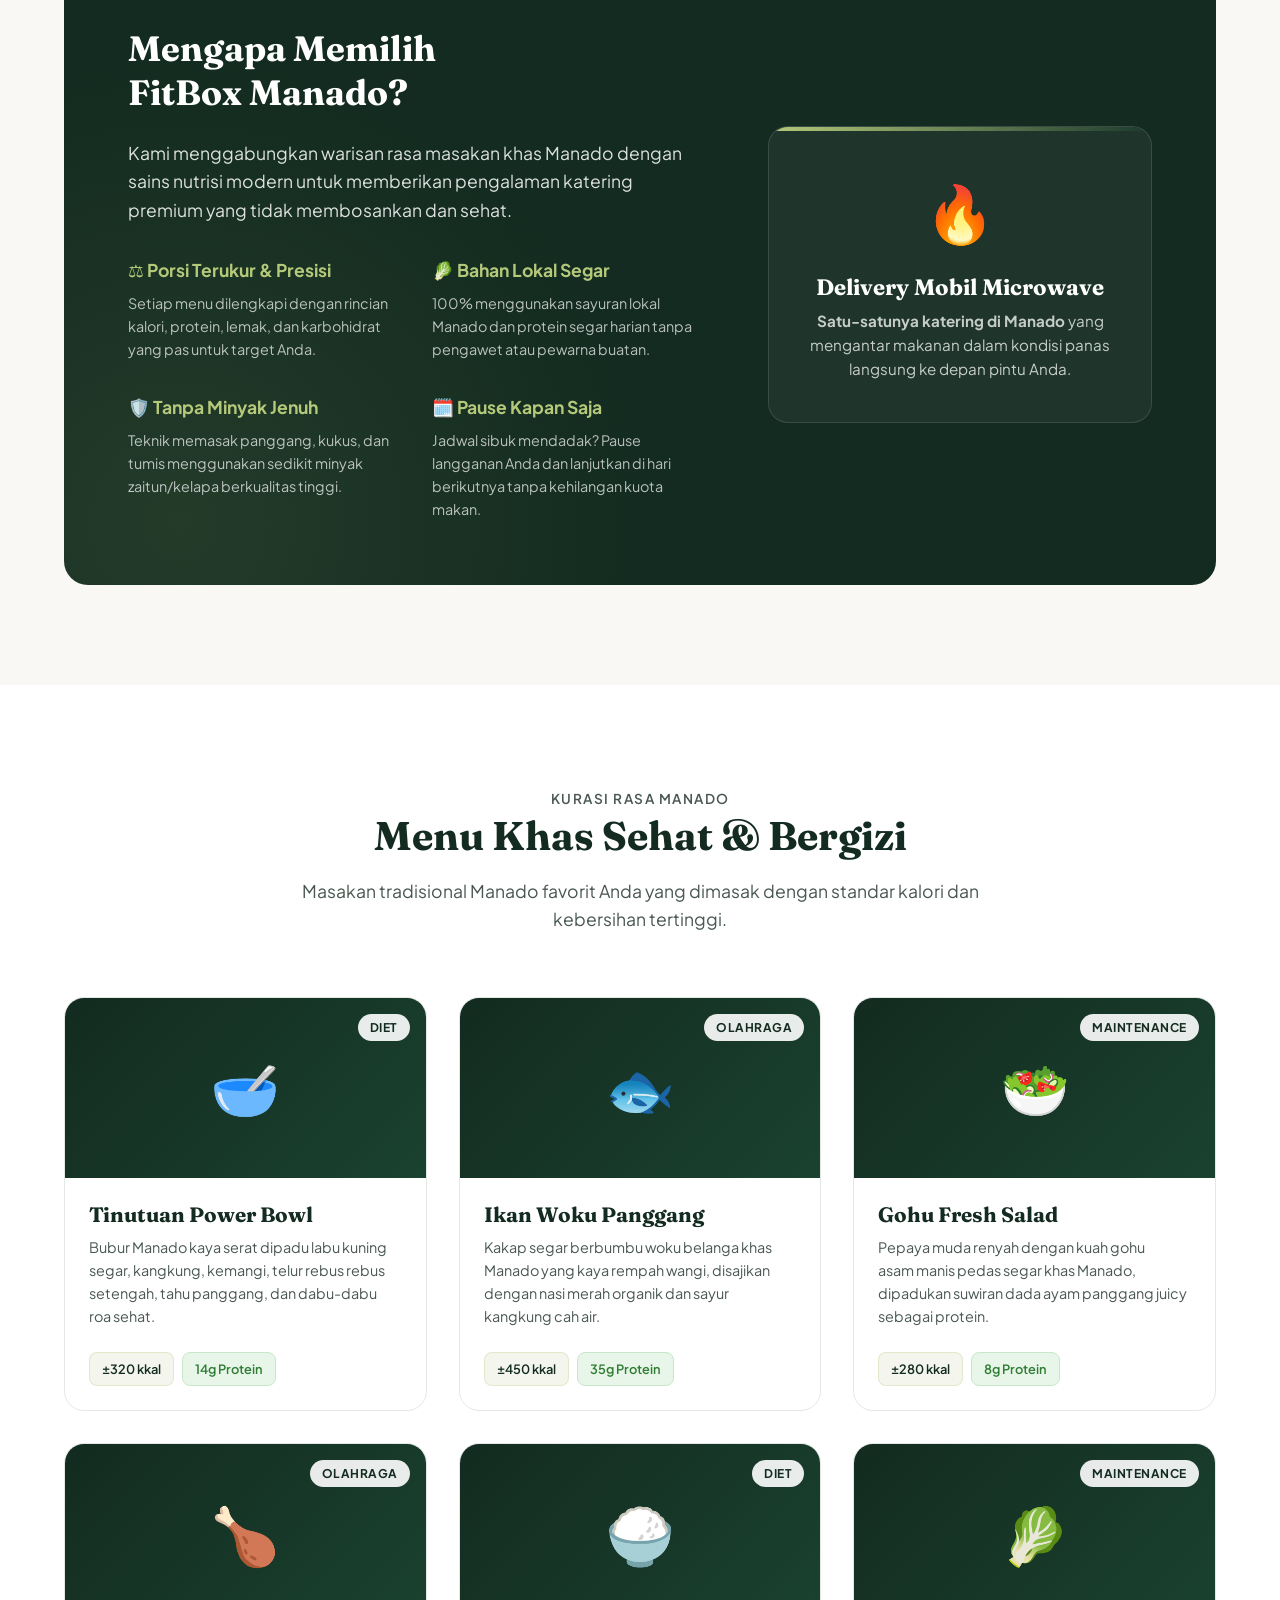
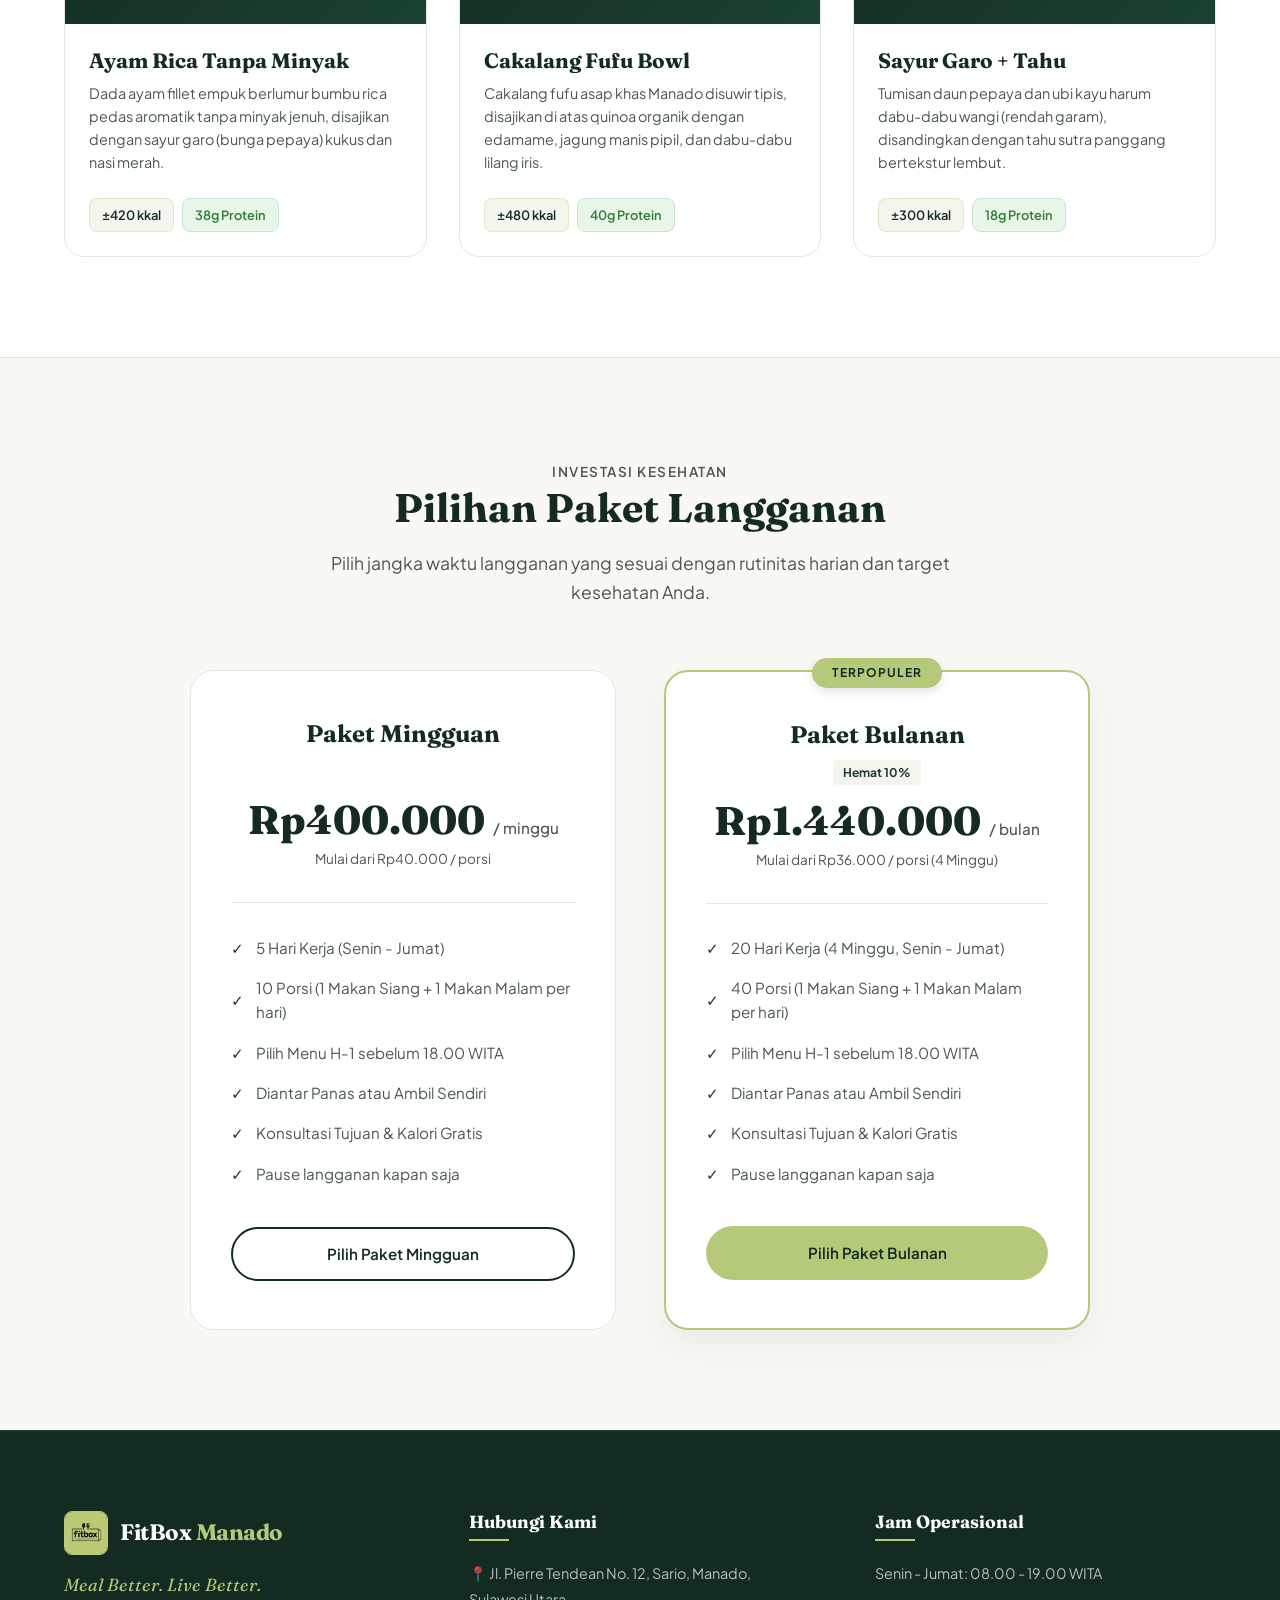
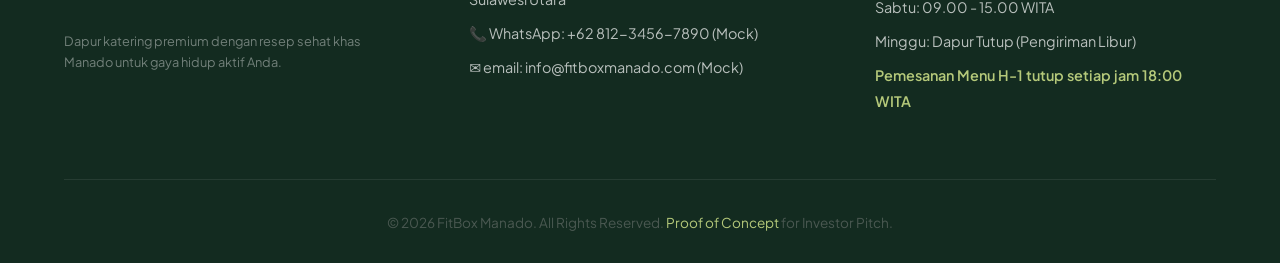
==== commit bce6c2d5: "feat: image" ====
--- a/index.html
+++ b/index.html
@@ -44,12 +44,7 @@
         </div>
       </div>
       <div class="hero-image-container">
-        <!-- Premium Visual Presentation of Logo & Motto -->
-        <div class="hero-visual-card">
-          <img src="logo.jpeg" alt="FitBox Premium Badge" class="hero-badge-logo">
-          <h3>FitBox Manado</h3>
-          <p>Meal Better. Live Better.</p>
-        </div>
+        <img src="hero-image.jpg" alt="FitBox Premium Healthy Food Catering" class="hero-img">
       </div>
     </div>
   </header>
--- a/styles.css
+++ b/styles.css
@@ -259,6 +259,22 @@
   position: relative;
 }
 
+.hero-img {
+  width: 100%;
+  max-width: 440px;
+  height: auto;
+  border-radius: 24px;
+  object-fit: cover;
+  box-shadow: 0 20px 40px rgba(0, 0, 0, 0.4);
+  border: 2px solid rgba(255, 255, 255, 0.1);
+  transition: var(--transition-smooth);
+}
+
+.hero-img:hover {
+  transform: scale(1.02);
+  box-shadow: 0 25px 50px rgba(181, 201, 122, 0.2);
+}
+
 .hero-visual-card {
   width: 100%;
   max-width: 380px;
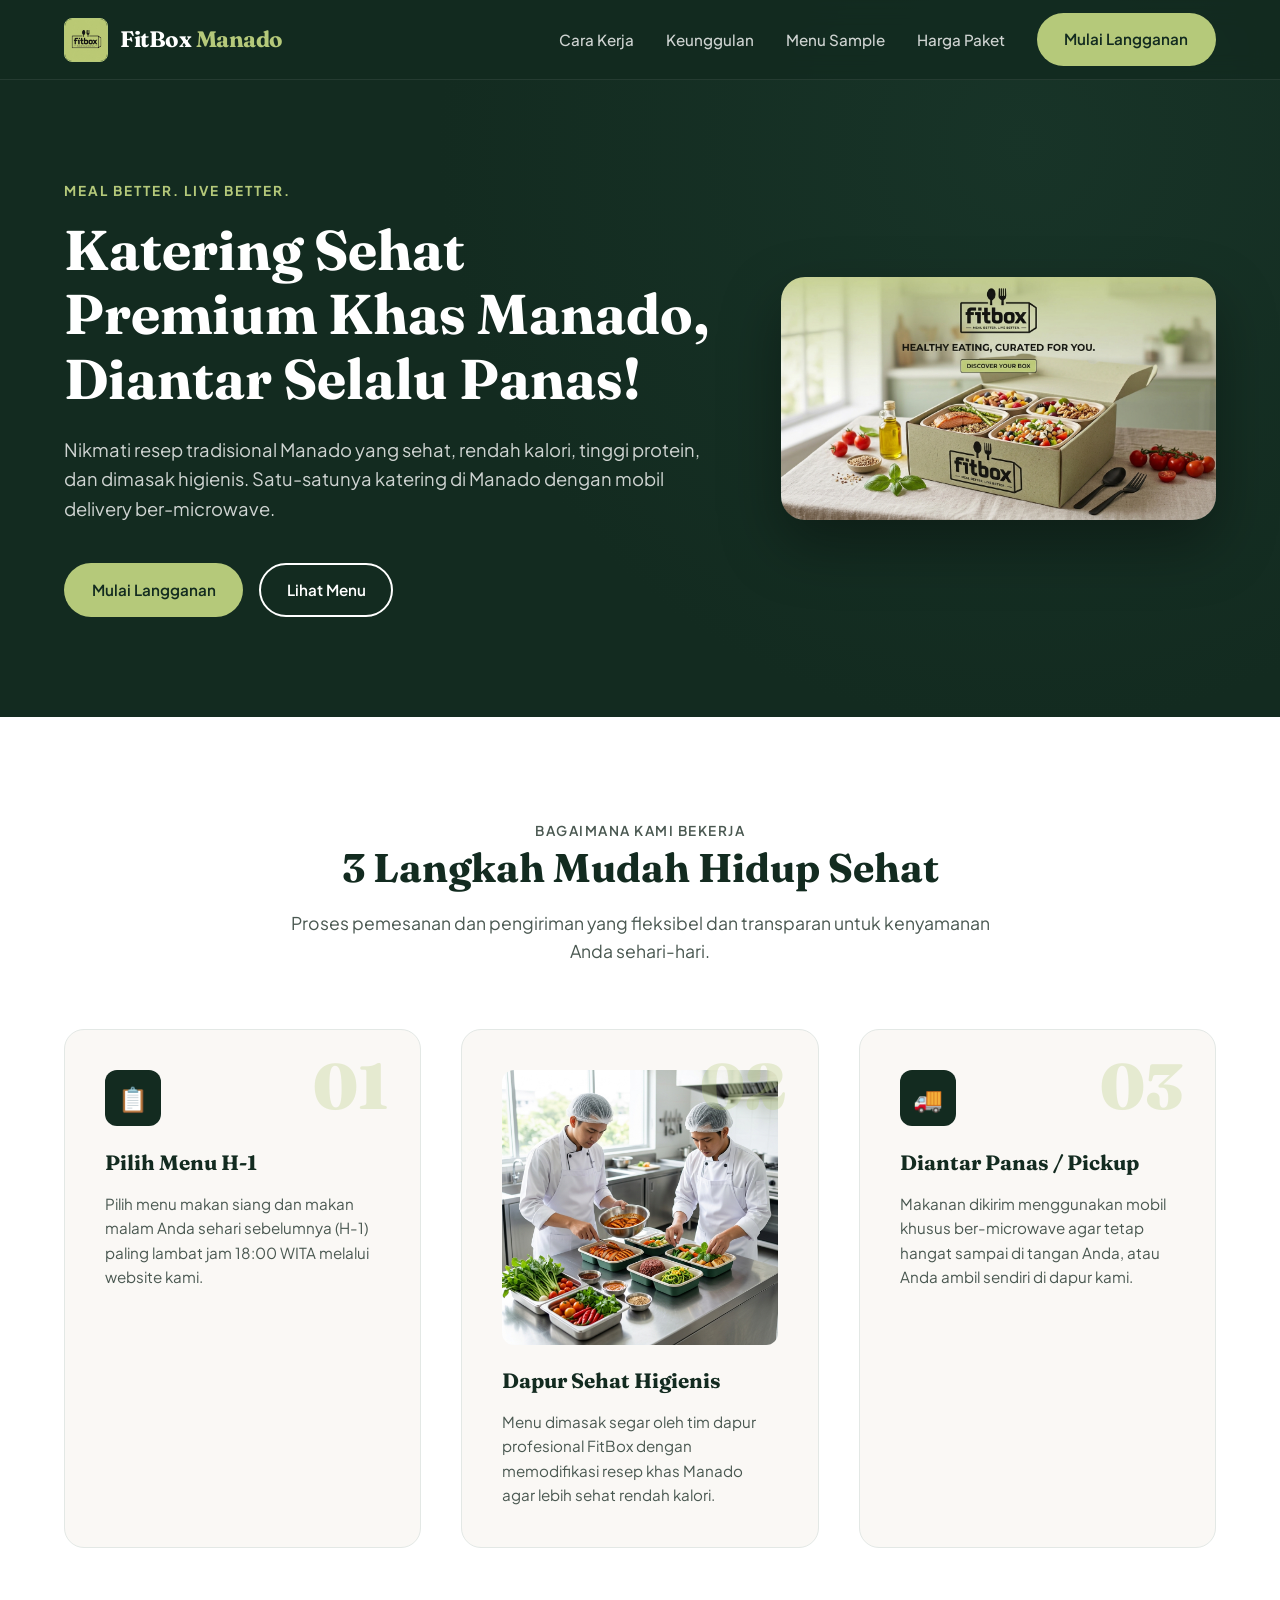
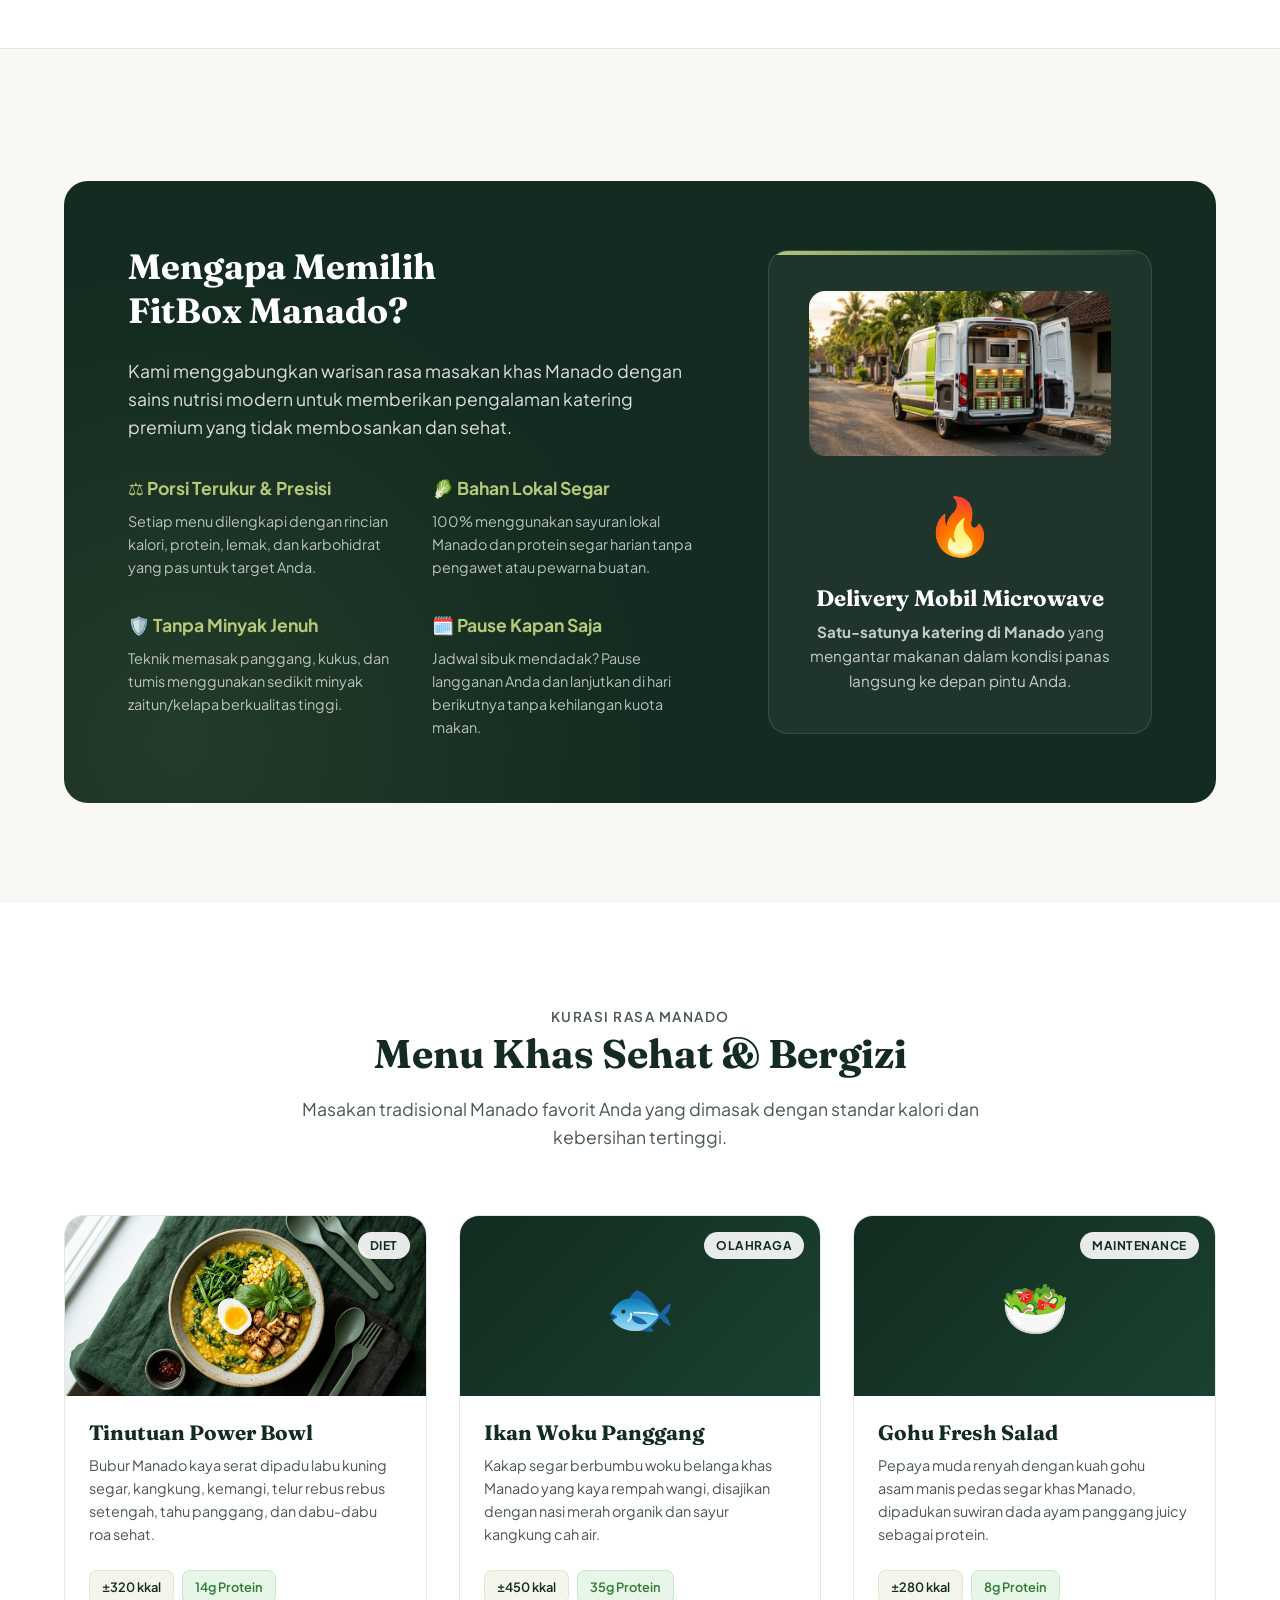
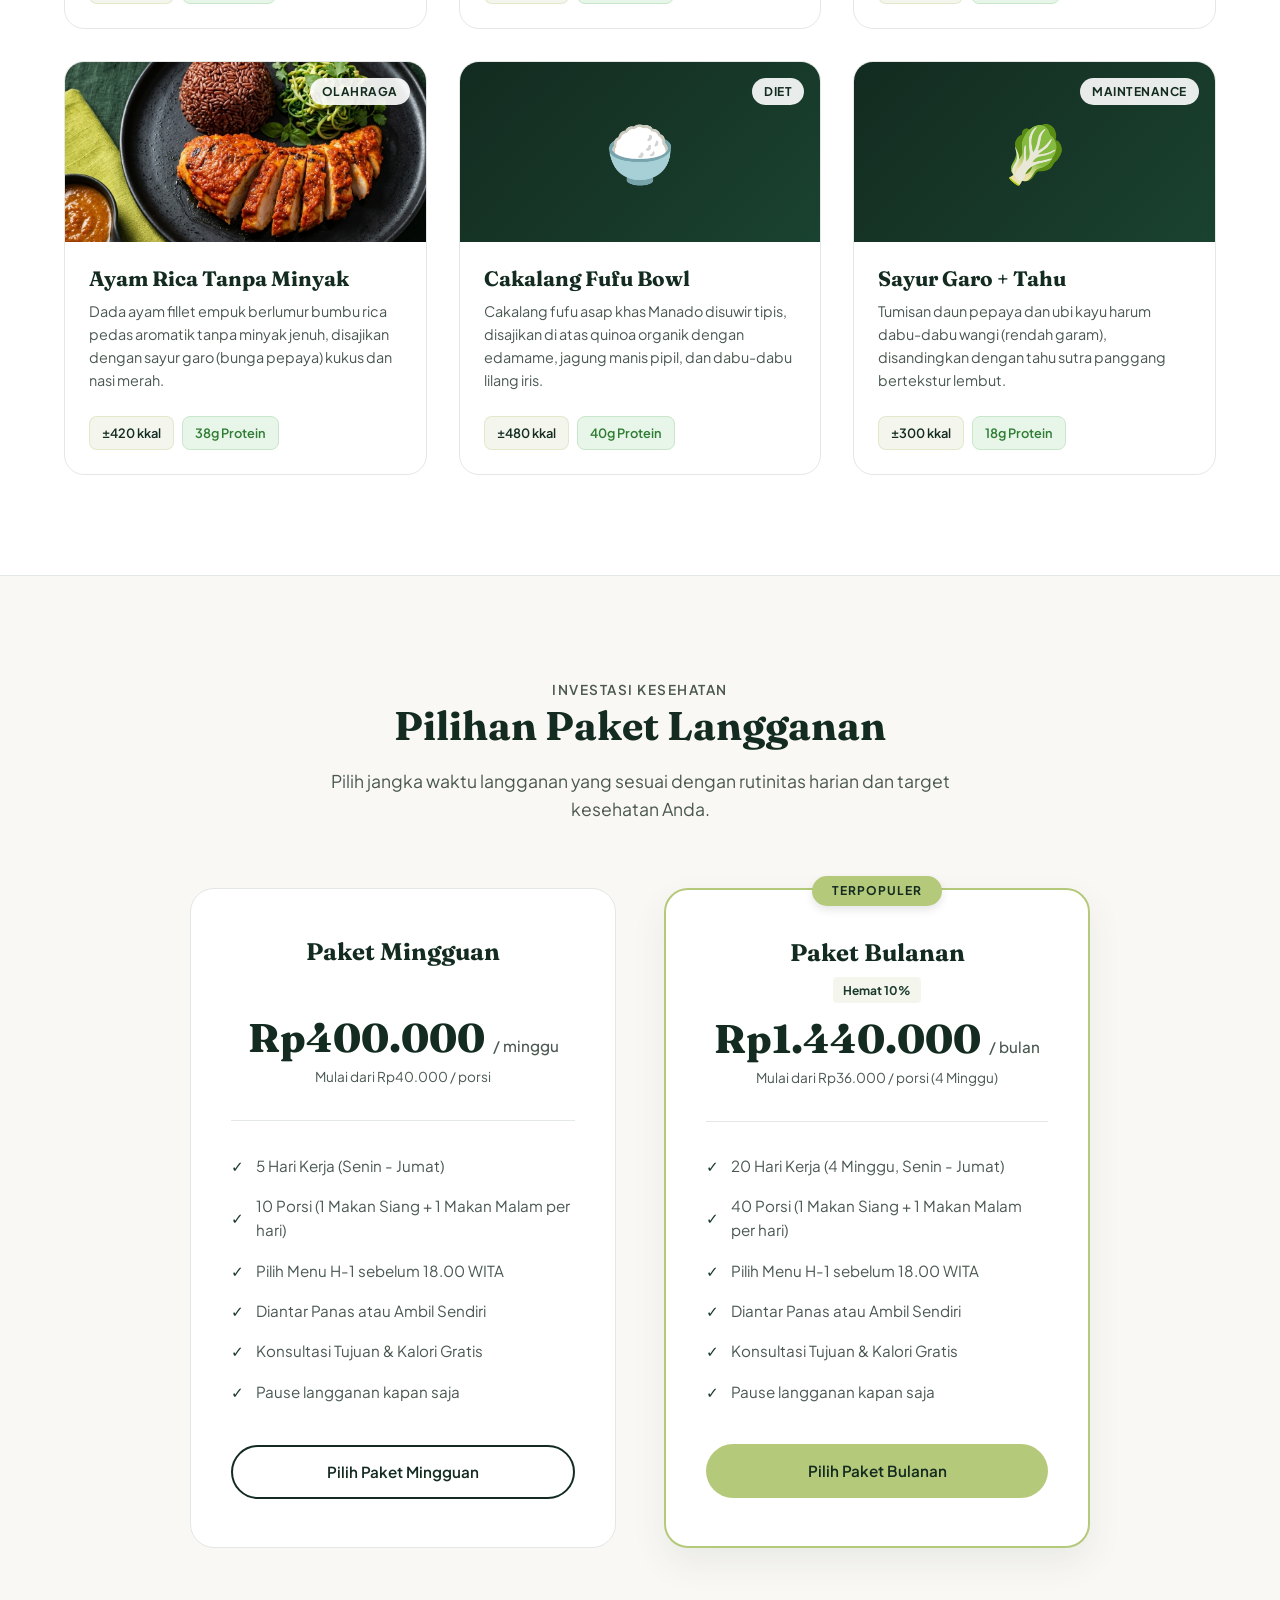
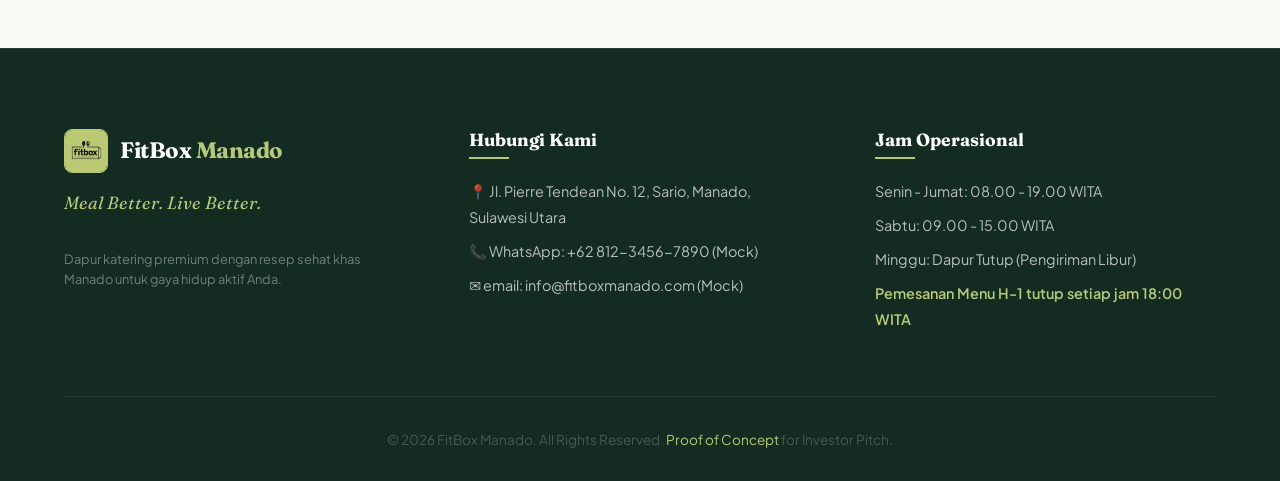
==== commit 555b7da3: "feat: improvement" ====
--- a/index.html
+++ b/index.html
@@ -44,7 +44,7 @@
         </div>
       </div>
       <div class="hero-image-container">
-        <img src="hero-image.jpg" alt="FitBox Premium Healthy Food Catering" class="hero-img">
+        <img src="hero-image.jpg" alt="Menu sehat FitBox" style="width:100%; border-radius:24px; box-shadow:0 25px 60px rgba(0,0,0,0.35);">
       </div>
     </div>
   </header>
@@ -70,7 +70,7 @@
         <!-- Step 2 -->
         <div class="step-card">
           <span class="step-number">02</span>
-          <div class="step-icon">🍳</div>
+          <img src="kitchen.jpg" alt="Dapur higienis FitBox" style="width:100%; border-radius:12px; margin-bottom:1rem;">
           <h3 class="step-title">Dapur Sehat Higienis</h3>
           <p class="step-desc">Menu dimasak segar oleh tim dapur profesional FitBox dengan memodifikasi resep khas Manado agar lebih sehat rendah kalori.</p>
         </div>
@@ -116,6 +116,7 @@
             </div>
           </div>
           <div class="microwave-card">
+            <img src="delivery-car.jpg" alt="Mobil Hot Delivery FitBox" style="width:100%; border-radius:16px; margin-bottom:1rem;">
             <span class="microwave-icon">🔥</span>
             <h4>Delivery Mobil Microwave</h4>
             <p><strong>Satu-satunya katering di Manado</strong> yang mengantar makanan dalam kondisi panas langsung ke depan pintu Anda.</p>
@@ -137,8 +138,8 @@
       <div class="menu-grid">
         <!-- Item 1 -->
         <div class="menu-card">
-          <div class="menu-visual-placeholder">
-            🥣
+          <div class="menu-visual-placeholder" style="padding:0; overflow:hidden;">
+            <img src="menu-tinutuan.jpg" alt="Tinutuan Power Bowl" style="width:100%; height:100%; object-fit:cover;">
             <span class="menu-tag">Diet</span>
           </div>
           <div class="menu-body">
@@ -191,8 +192,8 @@
 
         <!-- Item 4 -->
         <div class="menu-card">
-          <div class="menu-visual-placeholder">
-            🍗
+          <div class="menu-visual-placeholder" style="padding:0; overflow:hidden;">
+            <img src="menu-rica.jpg" alt="Ayam Rica Tanpa Minyak" style="width:100%; height:100%; object-fit:cover;">
             <span class="menu-tag">Olahraga</span>
           </div>
           <div class="menu-body">
